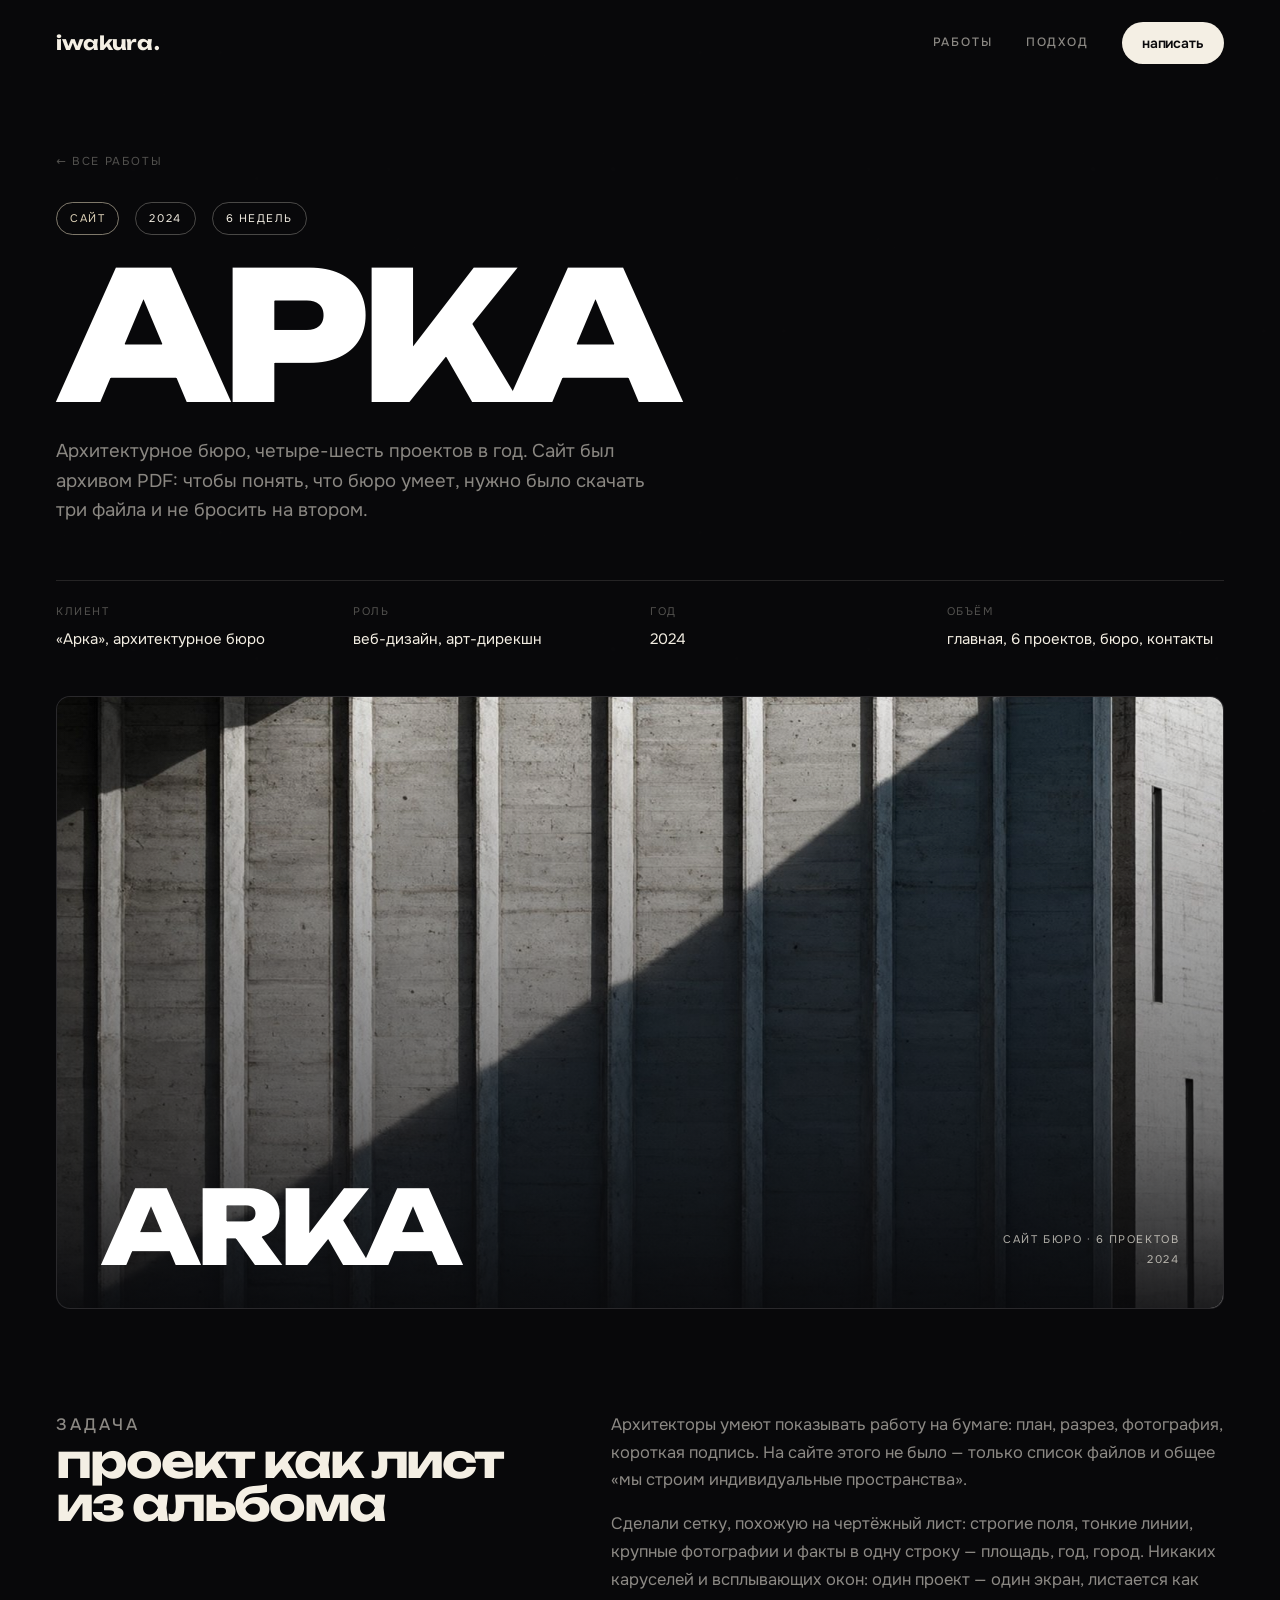
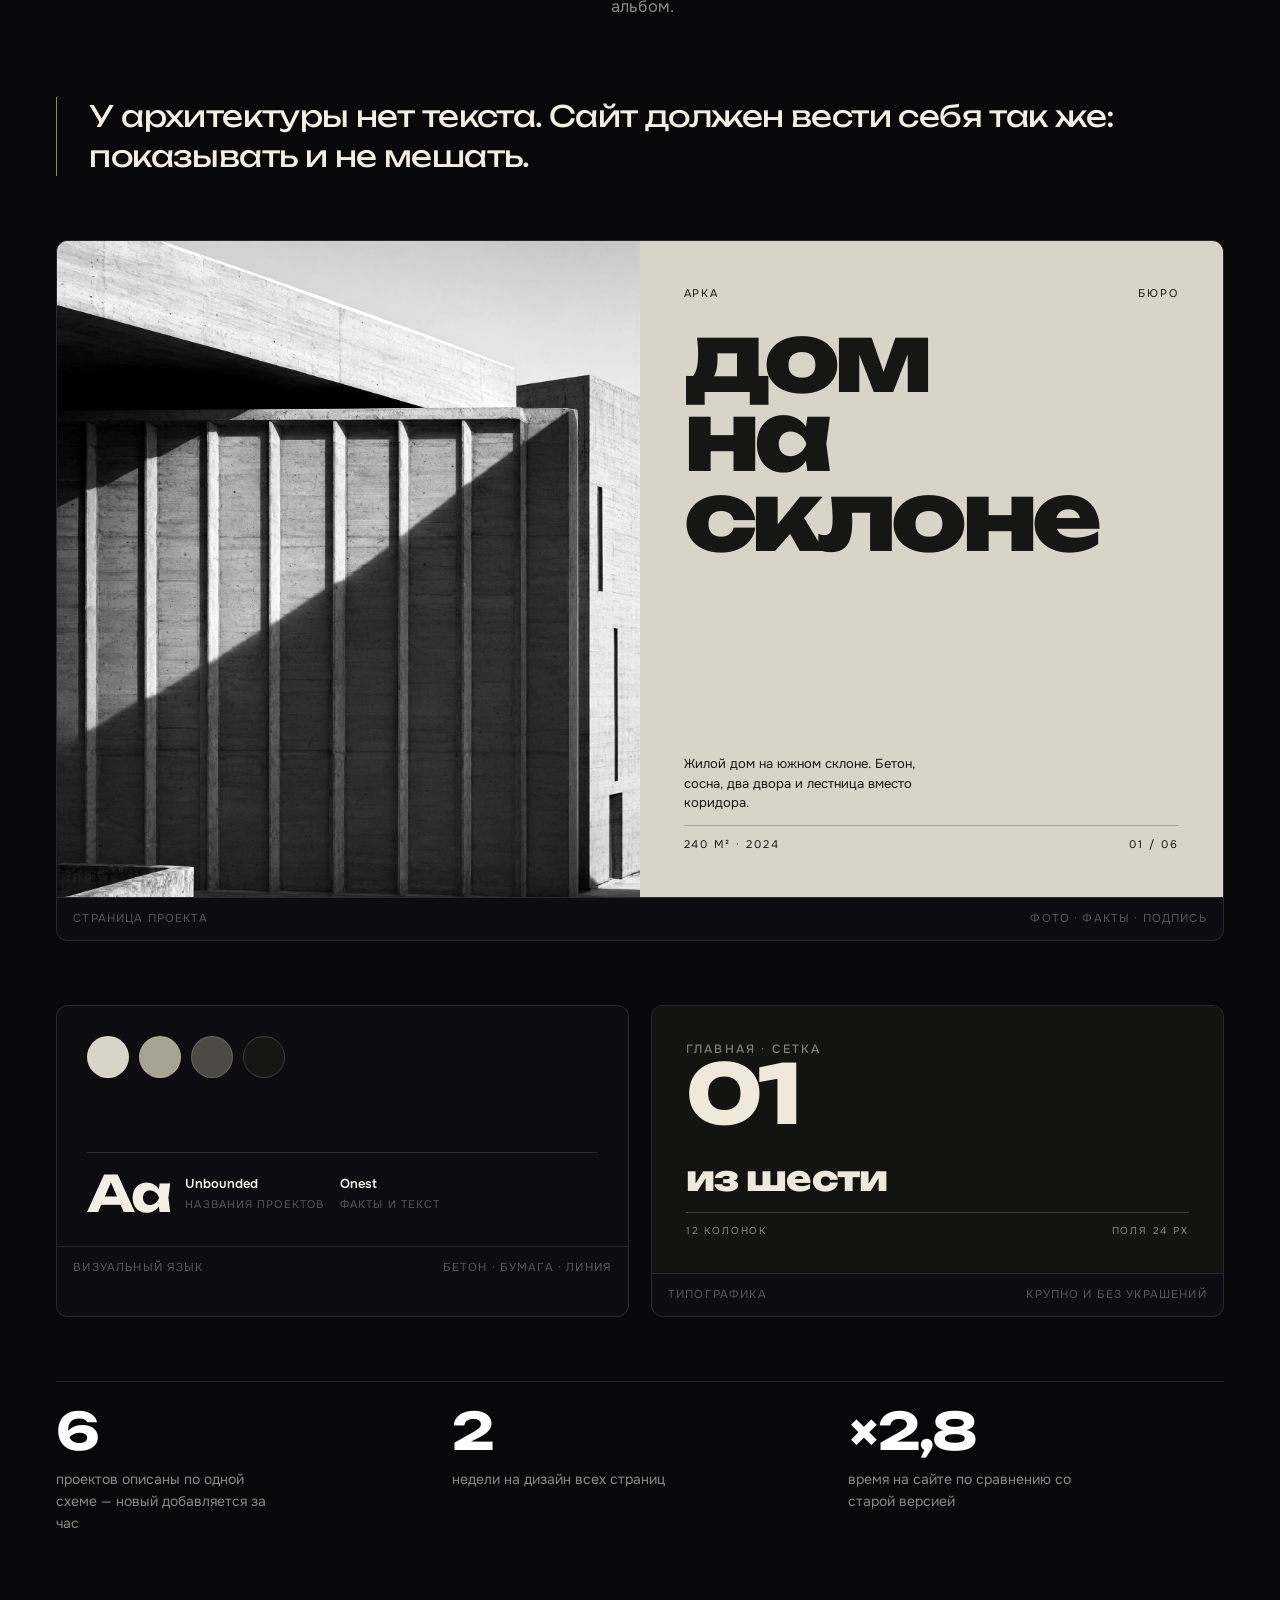
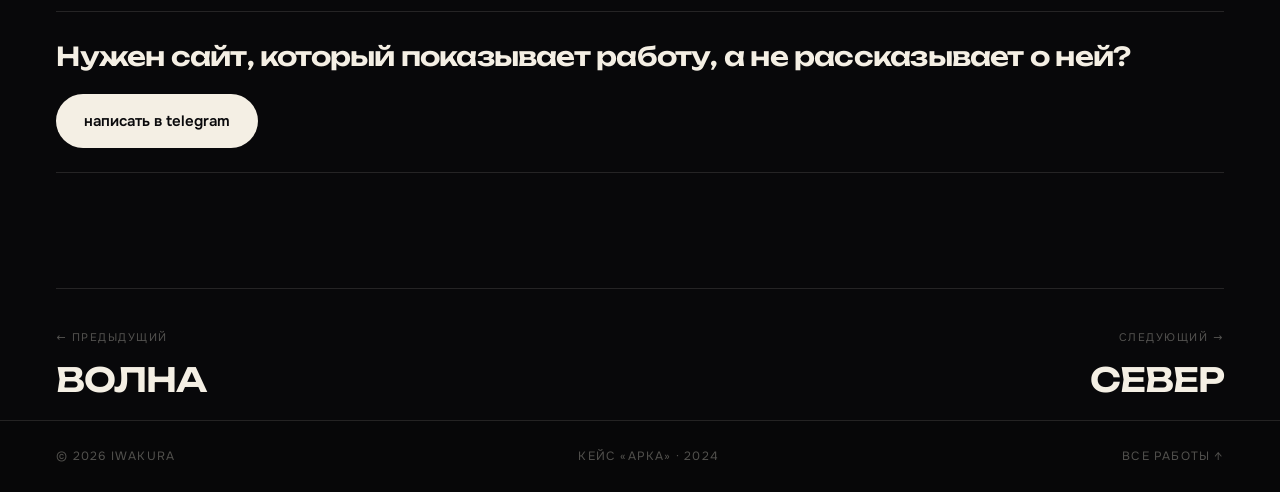
==== works/arka.html @ e6b2f230 "Add files via upload" ====
﻿<!DOCTYPE html>
<html lang="ru">
<head>
<meta charset="UTF-8">
<meta name="viewport" content="width=device-width, initial-scale=1">
<title>Арка — сайт архитектурного бюро · iwakura</title>
<meta name="description" content="Кейс: сайт-портфолио архитектурного бюро «Арка» — сетка как чертёж, крупные фотографии и шесть проектов без лишних слов.">
<meta name="theme-color" content="#08080a">
<meta http-equiv="Content-Security-Policy" content="default-src 'self'; img-src 'self' data:; style-src 'self' 'unsafe-inline'; script-src 'self' 'unsafe-inline'; font-src 'self'; connect-src 'none'; object-src 'none'; base-uri 'self'; form-action 'none'">
<meta name="referrer" content="strict-origin-when-cross-origin">
<meta name="color-scheme" content="dark">
<link rel="canonical" href="https://USERNAME.github.io/iwakura-portfolio/works/arka.html">
<meta property="og:url" content="https://USERNAME.github.io/iwakura-portfolio/works/arka.html">
<meta property="og:image" content="https://USERNAME.github.io/iwakura-portfolio/og.jpg">
<meta property="og:image:width" content="1200">
<meta property="og:image:height" content="630">
<meta name="twitter:card" content="summary_large_image">
<link rel="icon" href="data:image/svg+xml,%3Csvg xmlns='http://www.w3.org/2000/svg' viewBox='0 0 64 64'%3E%3Crect width='64' height='64' rx='14' fill='%2308080a'/%3E%3Ctext x='32' y='43' font-family='Arial,sans-serif' font-size='26' font-weight='700' fill='%23f4efe4' text-anchor='middle'%3Eiw%3C/text%3E%3C/svg%3E">
<link rel="stylesheet" href="../assets/css/fonts.css">
<link rel="stylesheet" href="../assets/css/style.css">
<script>document.documentElement.classList.add('js');</script>
</head>
<body class="case" style="--acc:#e2d7bd">
<a class="skip" href="#content">к содержимому</a>
<div class="grain" aria-hidden="true"></div>

<header class="site-head">
  <div class="head-inner">
    <a class="logo" href="../index.html">iwakura<span class="dot">.</span></a>
    <nav class="nav" aria-label="Навигация">
      <a href="../index.html#works">работы</a>
      <a href="../index.html#about">подход</a>
      <a class="pill" href="https://t.me/iwakura333" target="_blank" rel="noopener noreferrer">написать</a>
    </nav>
  </div>
  <div class="head-progress" aria-hidden="true"><i></i></div>
</header>

<main id="content" class="case-top">
  <div class="wrap case-head">
    <a class="back-link" href="../index.html#works">← все работы</a>
    <div class="case-tag">
      <span class="chip acc">сайт</span>
      <span class="chip">2024</span>
      <span class="chip">6 недель</span>
    </div>
    <h1 class="case-title">арка</h1>
    <p class="case-desc">Архитектурное бюро, четыре-шесть проектов в год. Сайт был архивом PDF: чтобы понять, что бюро умеет, нужно было скачать три файла и не бросить на втором.</p>
    <dl class="case-meta">
      <div><dt>клиент</dt><dd>«Арка», архитектурное бюро</dd></div>
      <div><dt>роль</dt><dd>веб-дизайн, арт-дирекшн</dd></div>
      <div><dt>год</dt><dd>2024</dd></div>
      <div><dt>объём</dt><dd>главная, 6 проектов, бюро, контакты</dd></div>
    </dl>
  </div>

  <div class="wrap">
    <figure class="case-cover reveal">
      <img src="../assets/img/arka.jpg" alt="Бетонная архитектура с сильными тенями" fetchpriority="high">
      <div class="cover-lock">
        <span class="word">arka</span>
        <span class="cap">сайт бюро · 6 проектов<br>2024</span>
      </div>
    </figure>
  </div>

  <div class="wrap case-body">
    <div class="prose">
      <div class="reveal">
        <p class="label">задача</p>
        <h2>проект как лист<br>из альбома</h2>
      </div>
      <div class="reveal">
        <p>Архитекторы умеют показывать работу на бумаге: план, разрез, фотография, короткая подпись. На сайте этого не было — только список файлов и общее «мы строим индивидуальные пространства».</p>
        <p>Сделали сетку, похожую на чертёжный лист: строгие поля, тонкие линии, крупные фотографии и факты в одну строку — площадь, год, город. Никаких каруселей и всплывающих окон: один проект — один экран, листается как альбом.</p>
      </div>
    </div>

    <blockquote class="quote reveal">У архитектуры нет текста. Сайт должен вести себя так же: показывать и не мешать.</blockquote>

    <div class="shots">
      <figure class="shot reveal">
        <div class="mock b-arka">
          <div class="ph"><img src="../assets/img/arka.jpg" alt="Фрагмент бетонного фасада"></div>
          <div class="txt">
            <div>
              <div class="sub" style="border:0; padding:0; margin-bottom:14px"><span>арка</span><span>бюро</span></div>
              <div class="huge">дом<br>на склоне</div>
            </div>
            <div>
              <p style="font-size:clamp(10px,1.2vw,13px); line-height:1.5; max-width:30ch">Жилой дом на южном склоне. Бетон, сосна, два двора и лестница вместо коридора.</p>
              <div class="sub" style="margin-top:12px"><span>240 м² · 2024</span><span>01 / 06</span></div>
            </div>
          </div>
        </div>
        <figcaption class="shot-cap"><span>страница проекта</span><span>фото · факты · подпись</span></figcaption>
      </figure>
    </div>

    <div class="shots two">
      <figure class="shot reveal">
        <div class="plate flush">
          <div class="row">
            <span class="sw" style="--c:#d9d4c8"></span>
            <span class="sw" style="--c:#a8a294"></span>
            <span class="sw" style="--c:#4b4a44"></span>
            <span class="sw" style="--c:#161614"></span>
          </div>
          <div class="spec">
            <span class="aa">Аа</span>
            <div><b>Unbounded</b><small>названия проектов</small></div>
            <div><b>Onest</b><small>факты и текст</small></div>
          </div>
        </div>
        <figcaption class="shot-cap"><span>визуальный язык</span><span>бетон · бумага · линия</span></figcaption>
      </figure>
      <figure class="shot reveal">
        <div class="poster">
          <span class="label" style="color:rgba(239,233,220,.5)">главная · сетка</span>
          <div class="big">01<br><span style="font-size:.42em; letter-spacing:-.02em">из шести</span></div>
          <div class="meta"><span>12 колонок</span><span>поля 24 px</span></div>
        </div>
        <figcaption class="shot-cap"><span>типографика</span><span>крупно и без украшений</span></figcaption>
      </figure>
    </div>

    <ul class="stats reveal">
      <li><div class="v">6</div><span class="k">проектов описаны по одной схеме — новый добавляется за час</span></li>
      <li><div class="v">2</div><span class="k">недели на дизайн всех страниц</span></li>
      <li><div class="v">×2,8</div><span class="k">время на сайте по сравнению со старой версией</span></li>
    </ul>

    <div class="case-cta reveal">
      <p>Нужен сайт, который показывает работу, а не рассказывает о ней?</p>
      <a class="btn btn-solid" href="https://t.me/iwakura333" target="_blank" rel="noopener noreferrer" data-magnetic>написать в telegram</a>
    </div>

    <nav class="case-nav" aria-label="Другие кейсы">
      <a href="volna.html"><span class="k">← предыдущий</span><span class="t">волна</span></a>
      <a class="next" href="sever.html"><span class="k">следующий →</span><span class="t">север</span></a>
    </nav>
  </div>
</main>

<footer>
  <div class="wrap foot">
    <span>© 2026 iwakura</span>
    <span>кейс «Арка» · 2024</span>
    <a href="../index.html#works">все работы ↑</a>
  </div>
</footer>

<script src="../assets/js/main.js"></script>
</body>
</html>
---- assets/css/fonts.css ----
﻿@font-face {
  font-family: 'Unbounded';
  font-style: normal;
  font-weight: 100 900;
  font-display: swap;
  src: url(../fonts/Yq6W-LOTXCb04q32xlpwv8ZfrxE.woff2) format('woff2');
  unicode-range: U+0301, U+0400-045F, U+0490-0491, U+04B0-04B1, U+2116;
}
@font-face {
  font-family: 'Unbounded';
  font-style: normal;
  font-weight: 100 900;
  font-display: swap;
  src: url(../fonts/Yq6W-LOTXCb04q32xlpwu8Zf.woff2) format('woff2');
  unicode-range: U+0000-00FF, U+0131, U+0152-0153, U+02BB-02BC, U+02C6, U+02DA, U+02DC, U+0304, U+0308, U+0329, U+2000-206F, U+20AC, U+2122, U+2191, U+2193, U+2212, U+2215, U+FEFF, U+FFFD;
}
@font-face {
  font-family: 'Onest';
  font-style: normal;
  font-weight: 100 900;
  font-display: swap;
  src: url(../fonts/gNMKW3F-SZuj7xmb-HY6EQ.woff2) format('woff2');
  unicode-range: U+0301, U+0400-045F, U+0490-0491, U+04B0-04B1, U+2116;
}
@font-face {
  font-family: 'Onest';
  font-style: normal;
  font-weight: 100 900;
  font-display: swap;
  src: url(../fonts/gNMKW3F-SZuj7xmf-HY.woff2) format('woff2');
  unicode-range: U+0000-00FF, U+0131, U+0152-0153, U+02BB-02BC, U+02C6, U+02DA, U+02DC, U+0304, U+0308, U+0329, U+2000-206F, U+20AC, U+2122, U+2191, U+2193, U+2212, U+2215, U+FEFF, U+FFFD;
}
---- assets/css/style.css ----
﻿@view-transition { navigation: auto; }

:root {
  --bg: #08080a;
  --bg-2: #0d0d11;
  --cream: #f4efe4;
  --muted: rgba(244, 239, 228, .56);
  --faint: rgba(244, 239, 228, .32);
  --line: rgba(244, 239, 228, .12);
  --line-2: rgba(244, 239, 228, .28);
  --acc: #f4efe4;
  --display: "Unbounded", system-ui, sans-serif;
  --text: "Onest", system-ui, sans-serif;
  --gutter: clamp(18px, 4.4vw, 60px);
  --maxw: 1400px;
  --ease: cubic-bezier(.2, .7, .2, 1);
  --ease-out: cubic-bezier(.16, .84, .3, 1);
}

*, *::before, *::after { box-sizing: border-box; }
html { scroll-behavior: smooth; scroll-padding-top: 90px; -webkit-text-size-adjust: 100%; }
body {
  margin: 0;
  background: var(--bg);
  color: var(--cream);
  font-family: var(--text);
  font-size: 17px;
  line-height: 1.6;
  -webkit-font-smoothing: antialiased;
  overflow-x: hidden;
}
img { display: block; max-width: 100%; }
a { color: inherit; text-decoration: none; }
button { font: inherit; color: inherit; background: none; border: 0; cursor: pointer; }
h1, h2, h3, p, ul, ol, figure, dl, dd { margin: 0; }
.ltr + .ltr { margin-left: -.055em; }
ul, ol { list-style: none; padding: 0; }
::selection { background: var(--cream); color: var(--bg); }
:focus-visible { outline: 2px solid var(--cream); outline-offset: 4px; border-radius: 4px; }

.skip {
  position: fixed; left: 16px; top: 16px; z-index: 100;
  padding: 12px 18px; border-radius: 99px; background: var(--cream); color: var(--bg);
  font-size: 14px; transform: translateY(-160%); transition: transform .3s var(--ease);
}
.skip:focus { transform: none; }

.wrap { width: 100%; max-width: var(--maxw); margin: 0 auto; padding: 0 var(--gutter); }
.label {
  font-family: var(--text); font-size: 12px; font-weight: 500;
  letter-spacing: .18em; text-transform: uppercase; color: var(--muted);
}
.num { font-family: var(--text); font-size: 12px; letter-spacing: .12em; color: var(--faint); }

.grain {
  position: fixed; inset: 0; z-index: 3; pointer-events: none;
  background-image: url(../img/tex-grain.jpg); background-size: 480px;
  opacity: .05; mix-blend-mode: overlay;
}

/* ---------- header ---------- */
.site-head {
  position: fixed; inset: 0 0 auto; z-index: 40;
  padding: 22px 0; transition: padding .4s var(--ease), background .4s ease, border-color .4s ease;
  border-bottom: 1px solid transparent;
}
.site-head.solid {
  padding: 13px 0;
  background: rgba(8, 8, 10, .74);
  backdrop-filter: blur(18px) saturate(140%);
  -webkit-backdrop-filter: blur(18px) saturate(140%);
  border-bottom-color: var(--line);
}
.head-inner {
  display: flex; align-items: center; justify-content: space-between; gap: 24px;
  width: 100%; max-width: var(--maxw); margin: 0 auto; padding: 0 var(--gutter);
}
.logo {
  font-family: var(--display); font-size: 19px; font-weight: 700; letter-spacing: -.03em;
  display: inline-flex; align-items: center; gap: 2px; line-height: 1;
}
.logo .dot { color: var(--cream); transition: transform .45s var(--ease); }
.logo:hover .dot { transform: translateY(-4px); }
.nav { display: flex; align-items: center; gap: clamp(18px, 2.6vw, 38px); }
.nav a:not(.pill) {
  position: relative; font-size: 12px; font-weight: 500; letter-spacing: .15em; text-transform: uppercase;
  color: var(--muted); padding: 6px 0; transition: color .3s var(--ease);
}
.nav a:not(.pill)::after {
  content: ""; position: absolute; left: 0; bottom: 0; width: 100%; height: 1px;
  background: currentColor; transform: scaleX(0); transform-origin: right;
  transition: transform .45s var(--ease);
}
.nav a:not(.pill):hover { color: var(--cream); }
.nav a:not(.pill):hover::after { transform: scaleX(1); transform-origin: left; }
.pill {
  display: inline-flex; align-items: center; gap: 8px; height: 42px; padding: 0 20px;
  border-radius: 99px; background: var(--cream); color: #0a0a0c;
  font-size: 14px; font-weight: 600; letter-spacing: -.01em; white-space: nowrap;
  transition: transform .4s var(--ease), background .3s ease, box-shadow .4s ease;
}
.pill:hover { background: #fff; transform: translateY(-2px); box-shadow: 0 10px 30px -8px rgba(255, 255, 255, .3); }
.head-progress { position: absolute; left: 0; right: 0; bottom: -1px; height: 1px; overflow: hidden; }
.head-progress i { display: block; height: 100%; width: 0; background: var(--cream); opacity: .6; }

/* ---------- hero ---------- */
.hero {
  position: relative; min-height: 100svh; display: flex; flex-direction: column;
  align-items: center; justify-content: center; text-align: center;
  padding: 120px var(--gutter) 40px; overflow: hidden; isolation: isolate;
}
.hero-glow {
  position: absolute; z-index: -1; left: 50%; top: 46%; width: min(1200px, 130vw); height: min(620px, 70vh);
  transform: translate(-50%, -50%); pointer-events: none;
  background: radial-gradient(closest-side, rgba(126, 118, 255, .16), rgba(255, 122, 89, .06) 55%, transparent);
  filter: blur(20px);
}
.hero::after {
  content: ""; position: absolute; z-index: -1; inset: 0;
  background:
    radial-gradient(80% 50% at 50% 0%, rgba(244, 239, 228, .05), transparent 70%),
    linear-gradient(180deg, transparent 70%, var(--bg) 100%);
}
.hero-kicker {
  display: inline-flex; align-items: center; gap: 10px;
  font-size: 12px; letter-spacing: .18em; text-transform: uppercase; color: var(--muted);
  padding: 8px 16px 8px 13px; border: 1px solid var(--line); border-radius: 99px;
  background: rgba(244, 239, 228, .03);
}
.live { width: 6px; height: 6px; border-radius: 50%; background: #9ae66e; box-shadow: 0 0 0 0 rgba(154, 230, 110, .6); animation: live 2.4s infinite; }
@keyframes live { 70% { box-shadow: 0 0 0 9px rgba(154, 230, 110, 0); } 100% { box-shadow: 0 0 0 0 rgba(154, 230, 110, 0); } }

.hero-title {
  margin: clamp(18px, 3vw, 34px) 0 clamp(22px, 2.6vw, 34px);
  font-family: var(--display); font-weight: 800; line-height: 1;
  font-size: clamp(52px, 16.6vw, 250px); letter-spacing: -.055em;
  color: #fff; white-space: nowrap; display: flex; justify-content: center;
  transform-style: preserve-3d; perspective: 900px;
  text-shadow:
    0 1px 0 #d8d2c6, 0 2px 0 #cbc5b9, 0 3px 0 #beb8ac, 0 4px 0 #b1ab9f,
    0 5px 0 #a49e92, 0 6px 0 #979185, 0 7px 0 #8a8478,
    0 14px 30px rgba(0, 0, 0, .55), 0 0 90px rgba(244, 239, 228, .12);
}
.hero-title .word { display: flex; }
.ltr { display: inline-block; will-change: transform; }
.js .ltr { transform: translateY(.06em); opacity: 0; }
.ready .ltr {
  transform: none; opacity: 1;
  transition: transform .9s var(--ease-out), opacity .65s ease;
  transition-delay: calc(var(--i) * 38ms);
}
.hero-sub {
  max-width: 560px; color: var(--muted); font-size: clamp(16px, 1.4vw, 19px); line-height: 1.5;
  text-wrap: balance;
}
.hero-cta { display: flex; flex-wrap: wrap; justify-content: center; gap: 12px; margin-top: clamp(26px, 3.4vw, 40px); }
.btn {
  display: inline-flex; align-items: center; justify-content: center; gap: 10px;
  height: 54px; padding: 0 28px; border-radius: 99px; font-size: 15px; font-weight: 500;
  transition: transform .45s var(--ease), background .3s ease, color .3s ease, border-color .3s ease;
  will-change: transform;
}
.btn-solid { background: var(--cream); color: #0a0a0c; font-weight: 600; }
.btn-solid:hover { background: #fff; }
.btn-ghost { border: 1px solid var(--line-2); color: var(--cream); }
.btn-ghost:hover { border-color: var(--cream); background: rgba(244, 239, 228, .06); }
.btn .arr { transition: transform .45s var(--ease); }
.btn:hover .arr { transform: translate(2px, -2px); }

.hero-foot {
  position: absolute; left: 0; right: 0; bottom: 0;
  display: flex; align-items: center; justify-content: space-between; gap: 20px;
  padding: 0 var(--gutter) 26px;
  font-size: 11px; letter-spacing: .16em; text-transform: uppercase; color: var(--faint);
}
.scroll-hint { display: inline-flex; align-items: center; gap: 10px; }
.scroll-hint i {
  width: 44px; height: 1px; background: var(--line-2); position: relative; overflow: hidden;
}
.scroll-hint i::after {
  content: ""; position: absolute; inset: 0; background: var(--cream);
  transform: translateX(-100%); animation: sweep 2.6s var(--ease) infinite;
}
@keyframes sweep { 50%, 100% { transform: translateX(100%); } }

/* ---------- marquee ---------- */
.strip { border-top: 1px solid var(--line); border-bottom: 1px solid var(--line); padding: 18px 0; overflow: hidden; background: var(--bg-2); }
.strip-track { display: flex; width: max-content; animation: slide 34s linear infinite; }
.strip:hover .strip-track { animation-play-state: paused; }
.strip-track span {
  font-family: var(--display); font-size: 13px; font-weight: 500; letter-spacing: .12em; text-transform: uppercase;
  color: var(--muted); padding: 0 26px; display: inline-flex; align-items: center; gap: 26px; white-space: nowrap;
}
.strip-track span::after { content: "✳"; font-size: 11px; color: var(--faint); }
@keyframes slide { to { transform: translateX(-50%); } }

/* ---------- sections ---------- */
.section { padding: clamp(76px, 11vw, 150px) 0; }
.sec-head { display: grid; grid-template-columns: 1fr minmax(0, 420px); gap: 24px 60px; align-items: end; margin-bottom: clamp(36px, 5vw, 68px); }
.sec-head .label { grid-column: 1 / -1; margin-bottom: 4px; }
h2 {
  font-family: var(--display); font-weight: 700; letter-spacing: -.045em; line-height: .95;
  font-size: clamp(40px, 6.4vw, 92px); text-transform: lowercase;
}
h2 em { font-style: normal; color: var(--muted); }
.sec-note { color: var(--muted); font-size: 15px; line-height: 1.6; max-width: 420px; justify-self: end; }

/* ---------- works ---------- */
.works { display: grid; grid-template-columns: 1fr 1fr; gap: clamp(22px, 3.4vw, 52px) clamp(16px, 2.4vw, 34px); }
.card { display: block; position: relative; }
.card:nth-child(even) { margin-top: clamp(30px, 7vw, 110px); }
.card-media {
  position: relative; overflow: hidden; border-radius: 12px; background: #111;
  aspect-ratio: 4 / 3; border: 1px solid var(--line);
  transition: border-color .5s ease, box-shadow .6s ease;
}
.card:nth-child(1) .card-media { aspect-ratio: 4 / 3; }
.card:nth-child(2) .card-media { aspect-ratio: 4 / 3.4; }
.card:nth-child(3) .card-media { aspect-ratio: 4 / 3.4; }
.card:nth-child(4) .card-media { aspect-ratio: 4 / 3; }
.card:nth-child(5) .card-media { aspect-ratio: 16 / 10; }
.card-media img {
  width: 100%; height: 100%; object-fit: cover;
  transform: scale(1.02); filter: saturate(.85) contrast(1.02);
  transition: transform 1.3s var(--ease-out), filter .7s ease;
}
.card-media::after {
  content: ""; position: absolute; inset: 0; pointer-events: none;
  background:
    linear-gradient(180deg, rgba(8, 8, 10, .1) 0%, rgba(8, 8, 10, .05) 45%, rgba(8, 8, 10, .82) 100%),
    radial-gradient(80% 60% at 50% 40%, transparent, rgba(8, 8, 10, .35));
  transition: opacity .6s ease;
}
.card:hover .card-media img, .card:focus-visible .card-media img { transform: scale(1.07); filter: saturate(1) contrast(1.05); }
.card:hover .card-media { border-color: var(--line-2); box-shadow: 0 40px 90px -50px #000; }
.card-tag {
  position: absolute; z-index: 2; left: 16px; top: 16px;
  font-size: 11px; letter-spacing: .14em; text-transform: uppercase;
  padding: 6px 12px; border-radius: 99px; border: 1px solid rgba(244, 239, 228, .22);
  background: rgba(8, 8, 10, .45); backdrop-filter: blur(6px); color: var(--cream);
}
.card-word {
  position: absolute; z-index: 2; left: 18px; right: 18px; bottom: 14px;
  font-family: var(--display); font-weight: 700; letter-spacing: -.055em; line-height: .9;
  font-size: clamp(42px, 6.4vw, 92px); color: #fff;
  display: flex; align-items: baseline; justify-content: space-between; gap: 12px;
  transition: transform .6s var(--ease);
}
.card-word .idx { font-family: var(--text); font-size: 12px; letter-spacing: .14em; font-weight: 500; opacity: .7; }
.card:hover .card-word { transform: translateY(-4px); }
.card-go {
  position: absolute; z-index: 3; right: 16px; top: 16px;
  display: inline-flex; align-items: center; gap: 6px;
  height: 32px; padding: 0 14px; border-radius: 99px;
  background: var(--cream); color: #0a0a0c; font-size: 12px; font-weight: 600;
  opacity: 0; transform: translateY(-6px); transition: opacity .35s ease, transform .45s var(--ease);
}
.card:hover .card-go { opacity: 1; transform: none; }
.card-meta { display: flex; align-items: baseline; gap: 12px; padding: 16px 2px 0; }
.card-meta h3 { font-family: var(--display); font-size: clamp(18px, 1.7vw, 22px); font-weight: 600; letter-spacing: -.02em; }
.card-meta p { color: var(--muted); font-size: 14px; flex: 1; }
.card-meta .year { color: var(--faint); font-size: 12px; letter-spacing: .1em; }

/* ---------- about ---------- */
.about { border-top: 1px solid var(--line); }
.about-grid { display: grid; grid-template-columns: 1fr 1.05fr; gap: clamp(28px, 6vw, 90px); }
.about-body .lead {
  font-size: clamp(20px, 2.2vw, 29px); line-height: 1.38; letter-spacing: -.02em;
  max-width: 640px; color: var(--cream); text-wrap: pretty;
}
.about-body .lead span { color: var(--muted); }
.principles { display: grid; gap: 0; margin-top: clamp(30px, 4vw, 52px); border-top: 1px solid var(--line); }
.principles li { display: grid; grid-template-columns: 44px 1fr; gap: 18px; padding: 22px 0; border-bottom: 1px solid var(--line); }
.principles h3 { font-size: 17px; font-weight: 600; margin-bottom: 4px; }
.principles p { color: var(--muted); font-size: 15px; }
.principles .num { padding-top: 4px; }
.tags { display: flex; flex-wrap: wrap; gap: 8px; margin-top: 26px; }
.tags li { font-size: 13px; padding: 7px 14px; border: 1px solid var(--line); border-radius: 99px; color: var(--muted); }

/* ---------- process ---------- */
.process { border-top: 1px solid var(--line); }
.steps { display: grid; grid-template-columns: repeat(4, 1fr); gap: 20px; }
.step { padding-top: 20px; border-top: 1px solid var(--line-2); transition: border-color .4s ease; }
.step:hover { border-color: var(--cream); }
.step .n { font-family: var(--display); font-weight: 700; font-size: clamp(30px, 3.6vw, 48px); letter-spacing: -.04em; line-height: 1; display: block; margin-bottom: 26px; transition: transform .5s var(--ease); transform-origin: left bottom; }
.step:hover .n { transform: scale(1.08); }
.step h3 { font-size: 17px; font-weight: 600; margin-bottom: 6px; }
.step p { color: var(--muted); font-size: 14.5px; }

/* ---------- contact ---------- */
.contact { text-align: center; padding: clamp(90px, 13vw, 180px) 0 clamp(60px, 8vw, 100px); border-top: 1px solid var(--line); }
.contact h2 { font-size: clamp(44px, 9.4vw, 150px); margin: 14px 0 20px; }
.contact .lead { color: var(--muted); max-width: 520px; margin: 0 auto 34px; font-size: 16px; }
.tg {
  display: inline-flex; align-items: center; gap: 12px; height: 60px; padding: 0 30px;
  border-radius: 99px; background: var(--cream); color: #0a0a0c; font-weight: 600; font-size: 17px;
  transition: transform .45s var(--ease), background .3s ease, box-shadow .5s ease;
}
.tg:hover { transform: scale(1.04); background: #fff; box-shadow: 0 20px 60px -24px rgba(255, 255, 255, .4); }
.tg svg { width: 20px; height: 20px; }
.copy {
  display: inline-flex; align-items: center; gap: 8px; margin-left: 10px; height: 60px; padding: 0 22px;
  border: 1px solid var(--line-2); border-radius: 99px; font-size: 14px; color: var(--muted);
  transition: color .3s, border-color .3s, transform .4s var(--ease);
}
.copy:hover { color: var(--cream); border-color: var(--cream); }
.copy.done { color: #9ae66e; border-color: rgba(154, 230, 110, .5); }
.contact-foot { margin-top: clamp(50px, 7vw, 84px); display: flex; flex-wrap: wrap; justify-content: center; gap: 10px 30px; color: var(--faint); font-size: 12px; letter-spacing: .12em; text-transform: uppercase; }

footer { border-top: 1px solid var(--line); background: #070708; }
.foot { display: flex; align-items: center; justify-content: space-between; gap: 16px; padding-block: 26px; font-size: 12px; color: var(--faint); letter-spacing: .1em; text-transform: uppercase; }
.foot a:hover { color: var(--cream); }

/* ---------- case page ---------- */
.case { --acc: #f4efe4; }
.case-top { padding-top: 108px; }
.case-head { padding-top: clamp(20px, 3vw, 40px); }
.case-tag { display: flex; flex-wrap: wrap; align-items: center; gap: 10px 16px; margin-bottom: 22px; }
.chip {
  display: inline-flex; align-items: center; gap: 7px; font-size: 11px; letter-spacing: .14em; text-transform: uppercase;
  padding: 7px 13px; border: 1px solid var(--line-2); border-radius: 99px; color: var(--cream);
}
.chip.acc { border-color: color-mix(in srgb, var(--acc) 55%, transparent); color: var(--acc); }
.case-title {
  font-family: var(--display); font-weight: 800; letter-spacing: -.055em; line-height: .88;
  font-size: clamp(58px, 14vw, 210px); text-transform: uppercase; color: #fff;
  text-wrap: balance;
}
.case-desc { max-width: 620px; margin-top: 22px; color: var(--muted); font-size: clamp(16px, 1.45vw, 19px); }
.case-meta {
  display: grid; grid-template-columns: repeat(4, 1fr); gap: 20px;
  margin: clamp(32px, 4.4vw, 54px) 0 0; padding-top: 22px; border-top: 1px solid var(--line);
}
.case-meta dt { font-size: 11px; letter-spacing: .14em; text-transform: uppercase; color: var(--faint); margin-bottom: 8px; }
.case-meta dd { font-size: 15px; color: var(--cream); line-height: 1.4; }

.case-cover { position: relative; margin-top: clamp(28px, 4vw, 46px); border-radius: 14px; overflow: hidden; border: 1px solid var(--line); background: #0e0e12; aspect-ratio: 16 / 8.4; }
.case-cover img { width: 100%; height: 100%; object-fit: cover; transform: scale(1.03); }
.case-cover::after {
  content: ""; position: absolute; inset: 0;
  background: linear-gradient(180deg, rgba(8, 8, 10, .05), rgba(8, 8, 10, .55) 70%, rgba(8, 8, 10, .9));
}
.cover-lock { position: absolute; z-index: 2; left: clamp(18px, 3.4vw, 44px); bottom: clamp(16px, 3vw, 38px); right: clamp(18px, 3.4vw, 44px); display: flex; align-items: flex-end; justify-content: space-between; gap: 18px; }
.cover-lock .word { font-family: var(--display); font-weight: 800; letter-spacing: -.05em; line-height: .85; font-size: clamp(40px, 8vw, 128px); text-transform: uppercase; color: #fff; }
.cover-lock .cap { font-size: 11px; letter-spacing: .14em; text-transform: uppercase; color: rgba(244, 239, 228, .7); text-align: right; line-height: 1.8; }

.case-body { padding-top: clamp(56px, 8vw, 110px); }
.prose { display: grid; grid-template-columns: 1fr 1.25fr; gap: clamp(26px, 5vw, 80px); }
.prose h2 { font-size: clamp(30px, 3.6vw, 52px); margin-bottom: 22px; }
.prose p { color: var(--muted); font-size: 16.5px; line-height: 1.68; }
.prose p + p { margin-top: 16px; }
.prose .side { display: grid; align-content: start; gap: 22px; }
.prose .side .label { margin-bottom: -12px; }
.prose ul.dash { display: grid; gap: 10px; }
.prose ul.dash li { position: relative; padding-left: 20px; color: var(--muted); font-size: 15.5px; }
.prose ul.dash li::before { content: ""; position: absolute; left: 0; top: .72em; width: 8px; height: 1px; background: var(--acc); }
.quote {
  margin: clamp(40px, 6vw, 76px) 0 0; padding-left: clamp(18px, 3vw, 32px);
  border-left: 1px solid color-mix(in srgb, var(--acc) 60%, transparent);
  font-family: var(--display); font-size: clamp(19px, 2.3vw, 30px); line-height: 1.35; letter-spacing: -.02em;
}

.shots { display: grid; gap: clamp(14px, 2vw, 22px); margin-top: clamp(36px, 5vw, 64px); }
.shots.two { grid-template-columns: 1fr 1fr; }
.shots.three { grid-template-columns: 1.2fr 1fr; grid-template-rows: auto auto; }
.shots .shot { border: 1px solid var(--line); border-radius: 12px; overflow: hidden; background: var(--bg-2); }
.shots img { width: 100%; height: 100%; object-fit: cover; }
.shot-cap { display: flex; justify-content: space-between; gap: 12px; padding: 12px 16px; font-size: 11.5px; letter-spacing: .1em; text-transform: uppercase; color: var(--faint); border-top: 1px solid var(--line); }

/* mock surfaces */
.mock { border: 1px solid var(--line); border-radius: 14px; overflow: hidden; background: #0b0b0f; box-shadow: 0 60px 120px -70px #000; }
.mock-bar { display: flex; align-items: center; gap: 6px; height: 42px; padding: 0 16px; border-bottom: 1px solid var(--line); background: rgba(244, 239, 228, .025); }
.mock-bar i { width: 8px; height: 8px; border-radius: 50%; background: rgba(244, 239, 228, .18); }
.mock-url { margin-left: 12px; font-size: 11px; color: var(--faint); letter-spacing: .04em; }
.mock-body { position: relative; }
.shot .mock { border: 0; border-radius: 0; box-shadow: none; }

.caption-row { display: flex; justify-content: space-between; align-items: baseline; gap: 16px; margin-top: 12px; color: var(--faint); font-size: 11.5px; letter-spacing: .1em; text-transform: uppercase; }

.stats { display: grid; grid-template-columns: repeat(3, 1fr); gap: 20px; margin-top: clamp(40px, 5vw, 64px); padding-top: 24px; border-top: 1px solid var(--line); }
.stats li .v { font-family: var(--display); font-weight: 700; font-size: clamp(30px, 4vw, 54px); letter-spacing: -.04em; line-height: 1; color: #fff; }
.stats li .k { display: block; margin-top: 10px; color: var(--muted); font-size: 14px; max-width: 230px; }

.case-nav { display: grid; grid-template-columns: 1fr 1fr; gap: 16px; margin: clamp(64px, 9vw, 120px) 0 0; border-top: 1px solid var(--line); padding-top: 26px; }
.case-nav a { display: grid; gap: 6px; padding: 14px 0; transition: opacity .3s; }
.case-nav a:hover { opacity: .7; }
.case-nav .next { text-align: right; }
.case-nav .k { font-size: 11px; letter-spacing: .14em; text-transform: uppercase; color: var(--faint); }
.case-nav .t { font-family: var(--display); font-size: clamp(20px, 2.6vw, 34px); font-weight: 600; letter-spacing: -.03em; text-transform: uppercase; }

/* ---------- per-case visuals ---------- */
.b-sever .mock-body { display: grid; grid-template-columns: 1fr 300px; min-height: 380px; background: #0a0c12; }
.map { position: relative; overflow: hidden; background:
  radial-gradient(70% 60% at 60% 45%, rgba(255, 106, 61, .12), transparent 70%),
  linear-gradient(160deg, #0a0d14, #070a10); }
.map::before, .map::after { content: ""; position: absolute; inset: 0; }
.map::before {
  background-image: linear-gradient(rgba(244,239,228,.055) 1px, transparent 1px), linear-gradient(90deg, rgba(244,239,228,.055) 1px, transparent 1px);
  background-size: 46px 46px;
}
.map svg { position: absolute; inset: 0; width: 100%; height: 100%; }
.map .pin { position: absolute; width: 9px; height: 9px; border-radius: 50%; background: #fff; box-shadow: 0 0 0 4px rgba(255, 255, 255, .12); }
.map .pin.s { background: #ff6a3d; box-shadow: 0 0 0 5px rgba(255, 106, 61, .18); }
.map .pin small { position: absolute; left: 16px; top: -7px; font-size: 10px; letter-spacing: .12em; text-transform: uppercase; color: rgba(244,239,228,.75); white-space: nowrap; }
.calc { padding: 26px 24px; border-left: 1px solid var(--line); display: grid; align-content: start; gap: 16px; }
.calc .k { font-size: 10px; letter-spacing: .16em; text-transform: uppercase; color: var(--faint); }
.calc .row { display: flex; justify-content: space-between; gap: 10px; font-size: 12.5px; padding-bottom: 12px; border-bottom: 1px solid var(--line); color: var(--muted); }
.calc .row b { color: var(--cream); font-weight: 500; }
.calc .sum { font-family: var(--display); font-size: 26px; font-weight: 700; letter-spacing: -.03em; }
.calc .cta { margin-top: 4px; text-align: center; font-size: 12px; font-weight: 600; color: #0a0a0c; background: #ff6a3d; border-radius: 99px; padding: 11px 0; }

.b-zerno { background: #efe7d6; padding: clamp(20px, 5vw, 52px); display: grid; place-items: center; }
.bags { display: flex; align-items: flex-end; gap: clamp(10px, 2.5vw, 26px); }
.bag {
  width: clamp(86px, 15vw, 190px); aspect-ratio: 1 / 1.42; border-radius: 4px 4px 2px 2px;
  position: relative; display: flex; flex-direction: column; justify-content: space-between;
  padding: 14px 12px; box-shadow: 0 26px 50px -28px rgba(40, 30, 15, .7);
  transform-origin: bottom center;
}
.bag.a { background: #23211c; color: #eee5d2; transform: rotate(-3deg); }
.bag.b { background: #d8c29c; color: #23211c; }
.bag.c { background: #b8563a; color: #f6ecdc; transform: rotate(2.5deg); }
.bag .top { font-size: 9px; letter-spacing: .2em; text-transform: uppercase; opacity: .7; }
.bag .logo { font-family: var(--display); font-weight: 700; font-size: clamp(18px, 2.6vw, 34px); letter-spacing: -.04em; line-height: .9; text-transform: uppercase; }
.bag .bot { font-size: 8.5px; letter-spacing: .16em; text-transform: uppercase; opacity: .7; display: flex; justify-content: space-between; }
.stamp { position: absolute; right: 6%; top: 8%; width: clamp(74px, 10vw, 112px); aspect-ratio: 1; animation: spin 26s linear infinite; opacity: .9; }
@keyframes spin { to { transform: rotate(360deg); } }
.stamp text { font-family: var(--text); font-size: 9.4px; letter-spacing: .22em; fill: #23211c; }

.b-os .mock-body { display: grid; grid-template-columns: 190px 1fr; min-height: 420px; background: #0a0a0f; }
.side-nav { padding: 18px 14px; border-right: 1px solid var(--line); display: grid; align-content: start; gap: 6px; }
.side-nav .brand { display: flex; align-items: center; gap: 8px; font-family: var(--display); font-size: 13px; font-weight: 700; letter-spacing: -.02em; padding: 4px 8px 18px; }
.side-nav .brand i { width: 14px; height: 14px; border-radius: 50%; background: linear-gradient(140deg, #b9aeff, #6b5bff); }
.side-nav a { font-size: 11.5px; padding: 8px 10px; border-radius: 7px; color: var(--muted); display: flex; align-items: center; gap: 8px; }
.side-nav a.on { background: rgba(168, 155, 255, .12); color: #d9d2ff; }
.side-nav a i { width: 5px; height: 5px; border-radius: 50%; background: currentColor; opacity: .55; }
.dash { padding: 18px; display: grid; gap: 14px; align-content: start; }
.dash-top { display: flex; justify-content: space-between; align-items: center; gap: 10px; }
.dash-top h4 { margin: 0; font-size: 13px; font-weight: 600; }
.dash-top span { font-size: 10px; color: var(--faint); letter-spacing: .08em; }
.kpis { display: grid; grid-template-columns: repeat(3, 1fr); gap: 10px; }
.kpi { border: 1px solid var(--line); border-radius: 9px; padding: 12px; background: rgba(244,239,228,.02); }
.kpi .kl { font-size: 9px; letter-spacing: .12em; text-transform: uppercase; color: var(--faint); }
.kpi .kv { font-family: var(--display); font-size: 20px; font-weight: 600; letter-spacing: -.03em; margin-top: 6px; }
.kpi .kd { font-size: 9.5px; color: #a89bff; margin-top: 3px; }
.chart { border: 1px solid var(--line); border-radius: 9px; padding: 14px; }
.chart .bars { display: flex; align-items: flex-end; gap: 7px; height: 132px; margin-top: 12px; }
.chart .bars i { flex: 1; border-radius: 3px 3px 0 0; background: linear-gradient(180deg, #a89bff, rgba(168, 155, 255, .18)); opacity: .85; }
.chart .bars i:nth-child(7n) { background: linear-gradient(180deg, #fff, rgba(255,255,255,.2)); }
.rows { display: grid; gap: 7px; }
.rows div { display: grid; grid-template-columns: 1.4fr 1fr .7fr; gap: 8px; font-size: 10.5px; color: var(--muted); padding: 7px 9px; border: 1px solid var(--line); border-radius: 6px; }
.rows div b { color: var(--cream); font-weight: 500; }

.b-volna { background: radial-gradient(90% 70% at 50% 0%, #0d2338, #050a12 70%); padding: clamp(26px, 5vw, 56px); display: flex; justify-content: center; align-items: center; gap: clamp(12px, 3vw, 34px); }
.phone {
  width: clamp(150px, 22vw, 246px); aspect-ratio: 9 / 18.6; border-radius: 26px;
  border: 1px solid rgba(244, 239, 228, .18); background: #070d16; padding: 9px;
  box-shadow: 0 40px 80px -40px #000, inset 0 0 0 1px rgba(255,255,255,.03);
  position: relative;
}
.phone::before { content: ""; position: absolute; left: 50%; top: 14px; transform: translateX(-50%); width: 34%; height: 8px; border-radius: 99px; background: #03060a; z-index: 2; }
.phone .scr { height: 100%; border-radius: 19px; overflow: hidden; background: linear-gradient(180deg, #0a1626, #060c14); padding: 26px 12px 12px; display: grid; align-content: start; gap: 10px; }
.phone.alt .scr { background: linear-gradient(180deg, #0b1a2b, #070f19); }
.p-top { display: flex; justify-content: space-between; font-size: 8.5px; color: rgba(244,239,228,.55); letter-spacing: .06em; }
.p-card { border-radius: 11px; padding: 12px; background: linear-gradient(135deg, #1b3a5c, #0f2237 60%, #14304b); border: 1px solid rgba(111, 227, 255, .22); }
.p-card .l { font-size: 8px; letter-spacing: .14em; text-transform: uppercase; color: rgba(244,239,228,.5); }
.p-card .v { font-family: var(--display); font-size: 21px; font-weight: 600; letter-spacing: -.04em; margin-top: 5px; color: #fff; }
.p-card .w { height: 26px; margin-top: 8px; opacity: .55; }
.p-acts { display: grid; grid-template-columns: repeat(4, 1fr); gap: 5px; }
.p-acts span { aspect-ratio: 1; border-radius: 9px; background: rgba(244,239,228,.06); border: 1px solid rgba(244,239,228,.08); display: grid; place-items: center; }
.p-acts i { width: 9px; height: 9px; border-radius: 2px; background: rgba(111,227,255,.75); }
.p-list { display: grid; gap: 6px; }
.p-list div { display: flex; justify-content: space-between; align-items: center; gap: 6px; font-size: 8.5px; color: rgba(244,239,228,.8); padding: 7px 8px; border-radius: 7px; background: rgba(244,239,228,.045); }
.p-list div span:last-child { color: #fff; font-weight: 600; }
.p-list em { font-style: normal; color: rgba(244,239,228,.45); font-size: 7px; display: block; }
.p-big { font-family: var(--display); font-size: 13px; color: #fff; letter-spacing: -.02em; }

.b-arka { position: relative; aspect-ratio: 16 / 9; background: #d9d4c8; color: #161614; overflow: hidden; display: grid; grid-template-columns: 1fr 1fr; }
.b-arka .ph { position: relative; overflow: hidden; }
.b-arka .ph img { width: 100%; height: 100%; object-fit: cover; filter: grayscale(1) contrast(1.05); }
.b-arka .txt { padding: clamp(18px, 3.4vw, 46px); display: grid; align-content: space-between; }
.b-arka .huge { font-family: var(--display); font-weight: 800; font-size: clamp(40px, 7.4vw, 110px); letter-spacing: -.06em; line-height: .84; }
.b-arka .sub { font-size: clamp(8px, 1vw, 11px); letter-spacing: .18em; text-transform: uppercase; display: flex; justify-content: space-between; gap: 10px; border-top: 1px solid rgba(22,22,20,.25); padding-top: 10px; }

/* ---------- motion ---------- */
.reveal { opacity: 0; transform: translateY(30px); transition: opacity 1s ease, transform 1.1s var(--ease-out); transition-delay: var(--d, 0s); }
.reveal.in { opacity: 1; transform: none; }
.js .reveal { will-change: transform, opacity; }
.js .reveal.in { will-change: auto; }

.spot { position: absolute; inset: 0; pointer-events: none; opacity: 0; transition: opacity .5s ease; background: radial-gradient(320px circle at var(--mx, 50%) var(--my, 50%), rgba(255, 255, 255, .16), transparent 65%); z-index: 1; }
.card:hover .spot { opacity: 1; }

/* ---------- responsive ---------- */
@media (max-width: 1080px) {
  .sec-head { grid-template-columns: 1fr; }
  .sec-note { justify-self: start; }
  .steps { grid-template-columns: repeat(2, 1fr); row-gap: 34px; }
  .about-grid { grid-template-columns: 1fr; }
  .prose { grid-template-columns: 1fr; }
  .b-sever .mock-body { grid-template-columns: 1fr; }
  .calc { border-left: 0; border-top: 1px solid var(--line); }
  .b-os .mock-body { grid-template-columns: 1fr; }
  .side-nav { display: none; }
}
@media (max-width: 820px) {
  .nav a:not(.pill) { display: none; }
  .hero { padding-top: 108px; }
  .hero-title { font-size: clamp(42px, 15vw, 110px); margin-bottom: 28px; text-shadow: 0 1px 0 #cfc9bc, 0 3px 0 #a49e92, 0 10px 22px rgba(0, 0, 0, .55); }
  .hero-foot { font-size: 10px; }
  .scroll-hint i { width: 28px; }
  .works { grid-template-columns: 1fr; }
  .card:nth-child(even) { margin-top: 0; }
  .card-media, .card:nth-child(n) .card-media { aspect-ratio: 4 / 3; }
  .card-go { display: none; }
  .card-word { font-size: clamp(40px, 13vw, 62px); }
  .case-meta { grid-template-columns: 1fr 1fr; }
  .case-cover { aspect-ratio: 4 / 3; }
  .cover-lock { display: block; }
  .cover-lock .cap { text-align: left; margin-top: 10px; }
  .shots.two, .shots.three { grid-template-columns: 1fr; }
  .stats { grid-template-columns: 1fr; gap: 16px; }
  .stats li { display: grid; grid-template-columns: auto 1fr; gap: 14px; align-items: baseline; }
  .stats li .k { margin-top: 0; }
  .case-nav { grid-template-columns: 1fr; }
  .case-nav .next { text-align: left; }
  .b-arka { grid-template-columns: 1fr; }
  .b-arka .ph { aspect-ratio: 4 / 3; }
  .b-arka .txt { gap: 18px; }
  .b-volna { gap: 10px; padding: 22px 12px; }
  .phone { width: 44%; }
  .b-zerno { padding: 22px 14px; }
  .bag { width: 27%; padding: 10px 8px; }
  .stamp { width: 62px; right: 4%; top: 4%; }
  .contact .lead { font-size: 15px; }
  .tg { height: 54px; padding: 0 22px; font-size: 15px; }
  .copy { height: 54px; margin-left: 0; }
  .foot { flex-direction: column; align-items: flex-start; gap: 8px; }
}
.plate {
  background: var(--bg-2); border: 1px solid var(--line); border-radius: 12px;
  padding: clamp(18px, 2.6vw, 30px); display: grid; gap: 22px; align-content: space-between; min-height: 240px;
}
.plate .row { display: flex; flex-wrap: wrap; gap: 10px; align-items: center; }
.sw { width: clamp(30px, 3.4vw, 42px); aspect-ratio: 1; border-radius: 50%; background: var(--c); border: 1px solid rgba(244, 239, 228, .16); }
.plate .cap { font-size: 11px; letter-spacing: .14em; text-transform: uppercase; color: var(--faint); }
.spec { display: flex; align-items: center; gap: 16px; padding-top: 18px; border-top: 1px solid var(--line); }
.spec .aa { font-family: var(--display); font-size: clamp(34px, 4vw, 50px); font-weight: 700; letter-spacing: -.05em; line-height: .9; }
.spec div { display: grid; gap: 2px; }
.spec b { font-size: 13px; font-weight: 600; }
.spec small { font-size: 11px; color: var(--faint); letter-spacing: .1em; text-transform: uppercase; }

.route { display: grid; gap: 0; }
.route div { display: grid; grid-template-columns: 14px 1fr auto; gap: 12px; align-items: center; padding: 13px 0; border-bottom: 1px solid var(--line); font-size: 13px; }
.route i { width: 7px; height: 7px; border-radius: 50%; background: rgba(244, 239, 228, .35); }
.route div:first-child i, .route div:last-child i { background: var(--acc); box-shadow: 0 0 0 3px color-mix(in srgb, var(--acc) 20%, transparent); }
.route span { color: var(--muted); }
.route b { font-weight: 500; color: var(--cream); }

.components { display: grid; gap: 14px; align-content: center; }
.components .row { display: flex; flex-wrap: wrap; gap: 8px; align-items: center; }
.components .b1, .components .b2 { font-size: 12px; padding: 9px 16px; border-radius: 8px; }
.components .b1 { background: #a89bff; color: #0a0a0f; font-weight: 600; }
.components .b2 { border: 1px solid var(--line-2); color: var(--cream); }
.components .inp { flex: 1; min-width: 120px; font-size: 12px; padding: 9px 12px; border-radius: 8px; border: 1px solid var(--line); color: var(--muted); }
.components .badge { font-size: 10.5px; letter-spacing: .08em; padding: 5px 10px; border-radius: 99px; background: rgba(154, 230, 110, .14); color: #9ae66e; }

.poster { background: #131311; color: #efe9dc; padding: clamp(20px, 3vw, 34px); display: grid; align-content: space-between; min-height: 240px; }
.poster .big { font-family: var(--display); font-weight: 800; font-size: clamp(42px, 6.4vw, 88px); letter-spacing: -.06em; line-height: .82; }
.poster .meta { display: flex; justify-content: space-between; gap: 10px; font-size: 10px; letter-spacing: .18em; text-transform: uppercase; color: rgba(239, 233, 220, .55); border-top: 1px solid rgba(239, 233, 220, .2); padding-top: 10px; margin-top: 18px; }

.case-cta {
  display: flex; flex-wrap: wrap; align-items: center; justify-content: space-between; gap: 16px;
  margin-top: clamp(46px, 6vw, 80px); padding: 24px 0; border-top: 1px solid var(--line); border-bottom: 1px solid var(--line);
}
.case-cta p { font-family: var(--display); font-size: clamp(17px, 2.2vw, 26px); font-weight: 600; letter-spacing: -.03em; }

@media (max-width: 820px) {
  .plate { min-height: 0; }
  .case-cta { flex-direction: column; align-items: flex-start; }
  .poster .big { font-size: clamp(54px, 16vw, 90px); }
}

@media (prefers-reduced-motion: reduce) {
  html { scroll-behavior: auto; }
  *, *::before, *::after { animation-duration: .01ms !important; animation-iteration-count: 1 !important; transition-duration: .01ms !important; }
  .reveal, .js .ltr { opacity: 1; transform: none; }
  .strip-track { animation: none; }
}

.hero-title .ltr { letter-spacing: 0; }
.intro-done .ltr { transition-duration: .6s; transition-delay: 0s; }
.plate.flush { border: 0; border-radius: 0; background: transparent; }
.b-zerno { position: relative; }
.map .route-line { stroke-dasharray: 6 9; animation: dashmove 22s linear infinite; }
@keyframes dashmove { to { stroke-dashoffset: -300; } }
.b-arka .ph img { object-position: center 40%; }

.back-link { display: inline-flex; align-items: center; gap: 8px; font-size: 11.5px; letter-spacing: .14em; text-transform: uppercase; color: var(--faint); margin-bottom: clamp(18px, 3vw, 30px); transition: color .3s ease, transform .4s var(--ease); }
.back-link:hover { color: var(--cream); transform: translateX(-3px); }

.cover-lock .word { display: block; }
.cover-lock .cap { display: block; }
@media (max-width: 1080px) {
  .map { min-height: 240px; }
  .b-zerno .bags { width: 100%; justify-content: center; }
}

.map .pin:nth-of-type(4) small { left: auto; right: 16px; text-align: right; }

.p-cta { margin-top: 4px; text-align: center; font-size: 9px; font-weight: 600; color: #06121f; background: #6fe3ff; border-radius: 8px; padding: 10px 0; }
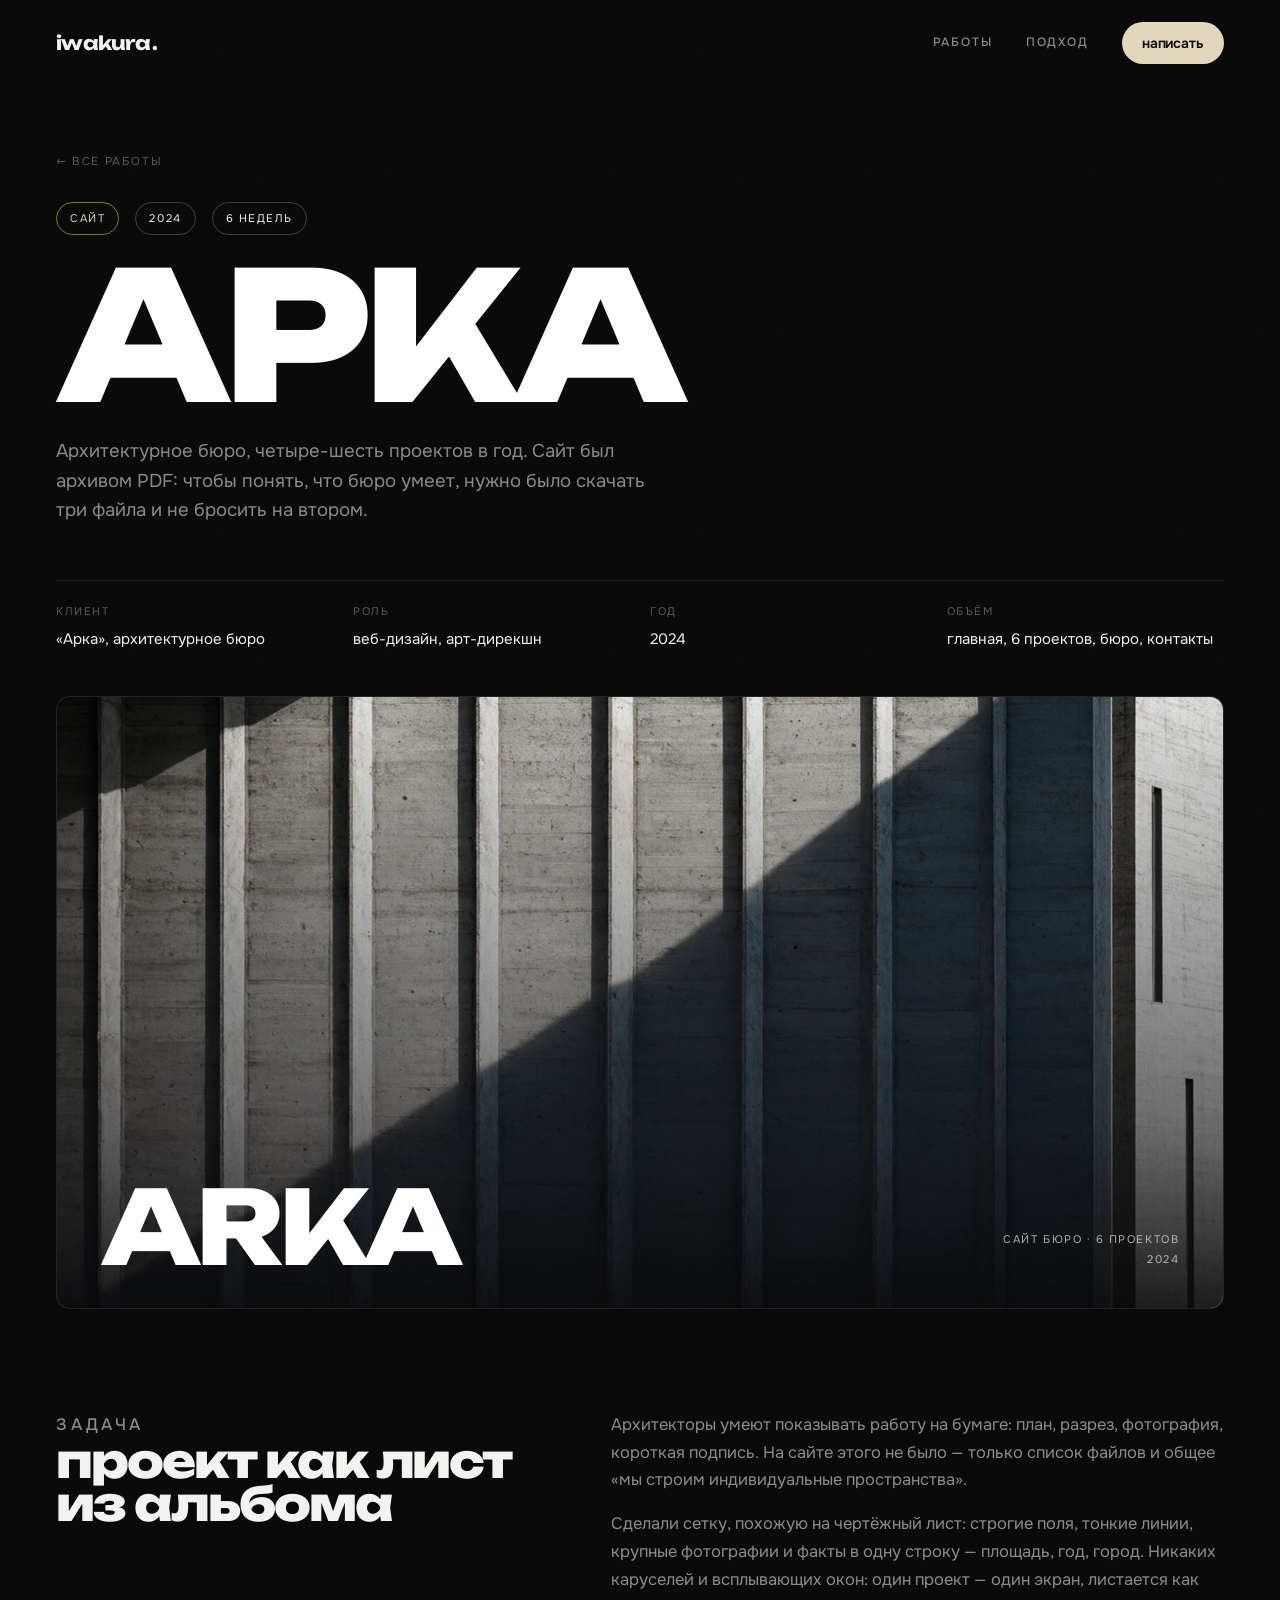
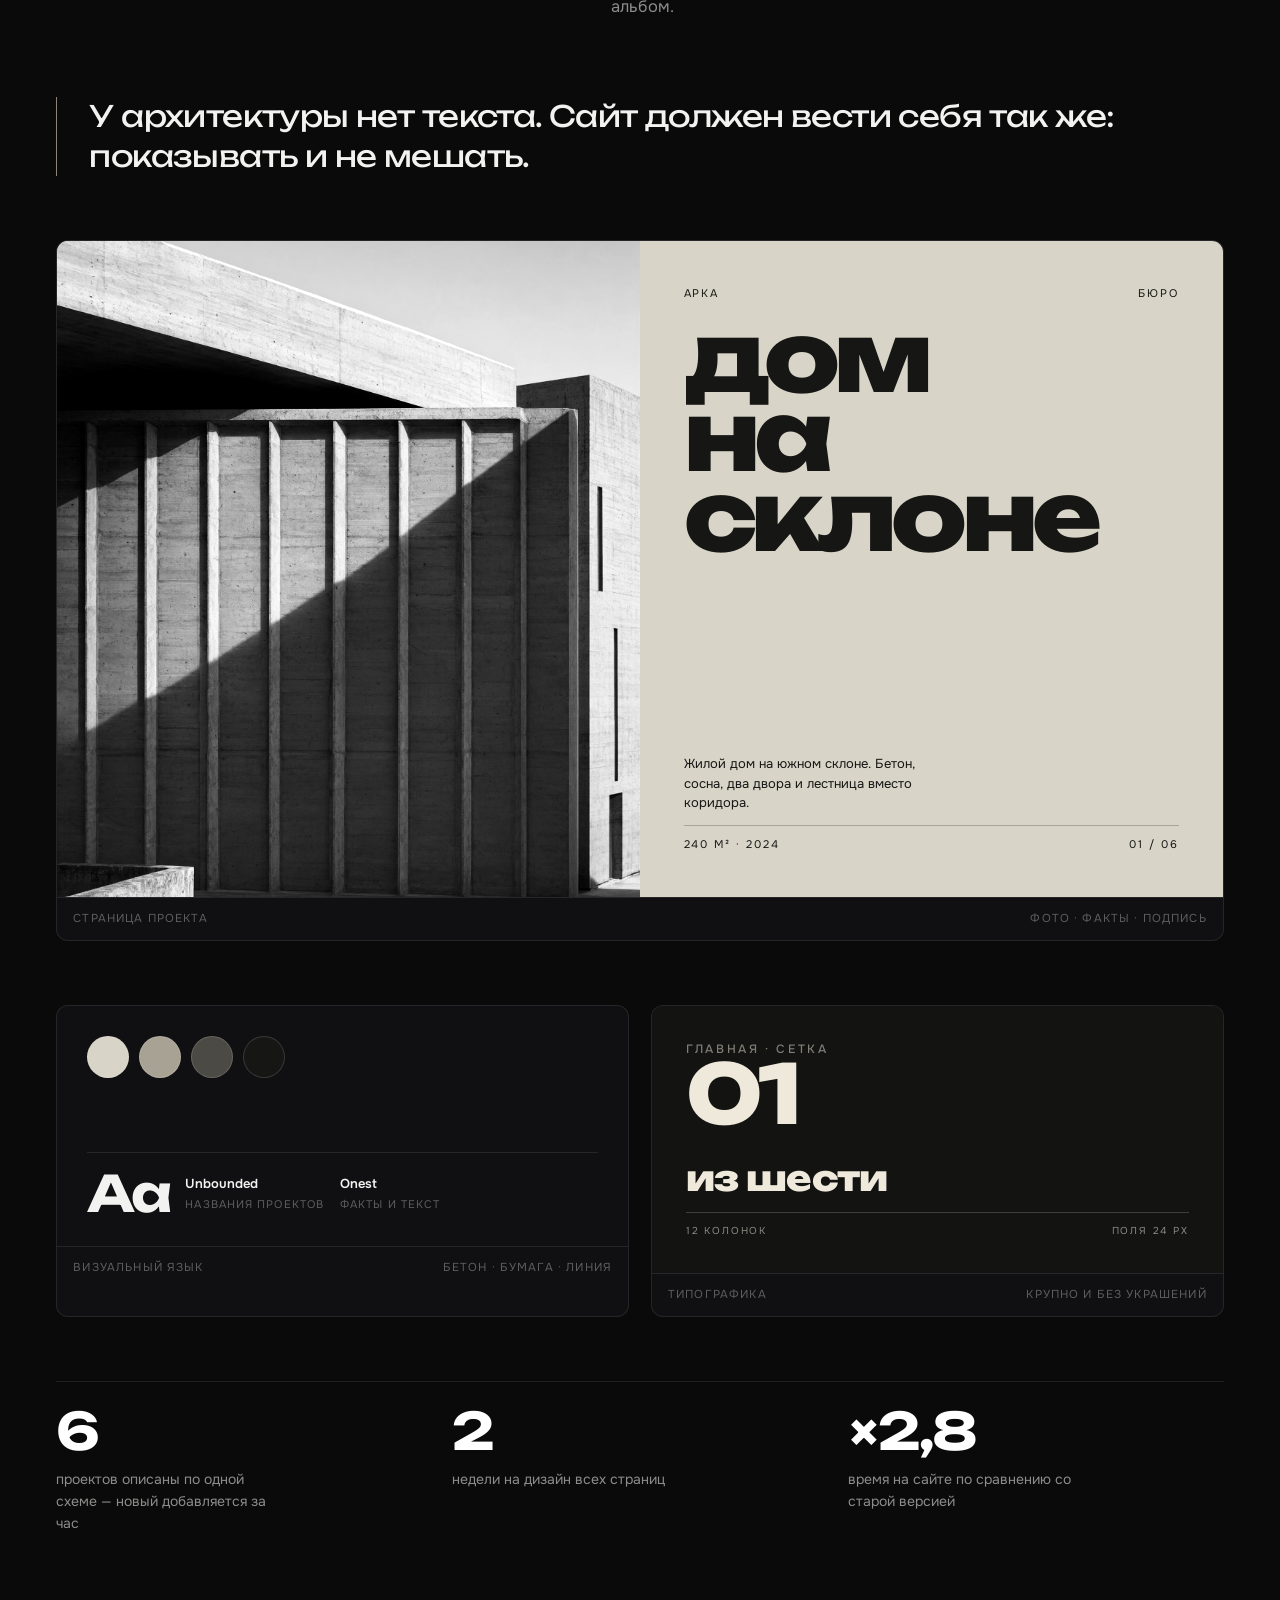
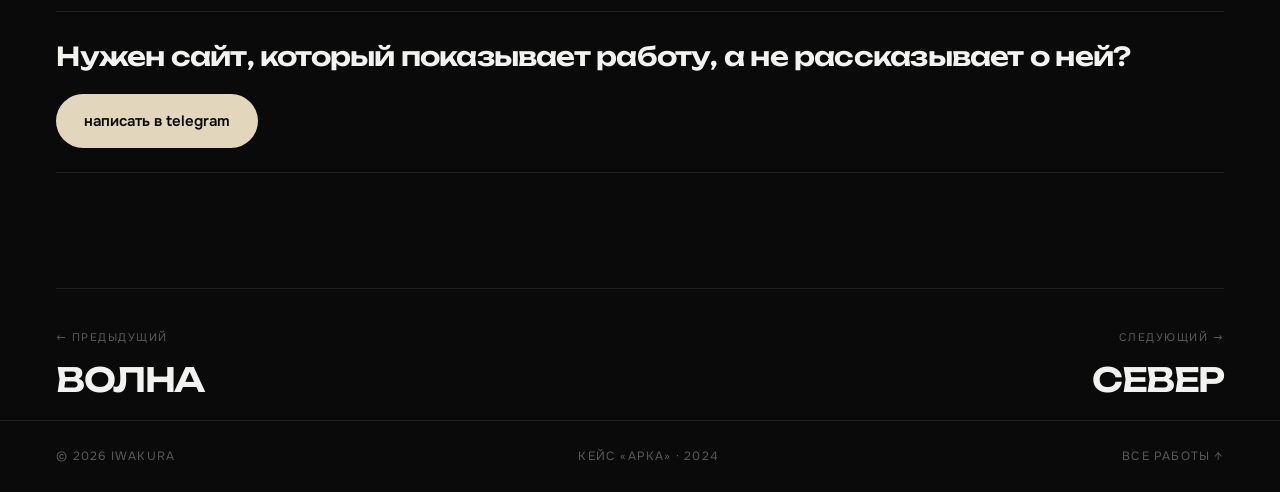
==== commit 45fbd24f: "Add files via upload" ====
--- a/works/arka.html
+++ b/works/arka.html
@@ -9,15 +9,17 @@
 <meta http-equiv="Content-Security-Policy" content="default-src 'self'; img-src 'self' data:; style-src 'self' 'unsafe-inline'; script-src 'self' 'unsafe-inline'; font-src 'self'; connect-src 'none'; object-src 'none'; base-uri 'self'; form-action 'none'">
 <meta name="referrer" content="strict-origin-when-cross-origin">
 <meta name="color-scheme" content="dark">
-<link rel="canonical" href="https://USERNAME.github.io/iwakura-portfolio/works/arka.html">
-<meta property="og:url" content="https://USERNAME.github.io/iwakura-portfolio/works/arka.html">
-<meta property="og:image" content="https://USERNAME.github.io/iwakura-portfolio/og.jpg">
+<link rel="canonical" href="https://dieforme7123.github.io/iwakura/works/arka.html">
+<meta property="og:url" content="https://dieforme7123.github.io/iwakura/works/arka.html">
+<meta property="og:image" content="https://dieforme7123.github.io/iwakura/og.jpg">
 <meta property="og:image:width" content="1200">
 <meta property="og:image:height" content="630">
 <meta name="twitter:card" content="summary_large_image">
 <link rel="icon" href="data:image/svg+xml,%3Csvg xmlns='http://www.w3.org/2000/svg' viewBox='0 0 64 64'%3E%3Crect width='64' height='64' rx='14' fill='%2308080a'/%3E%3Ctext x='32' y='43' font-family='Arial,sans-serif' font-size='26' font-weight='700' fill='%23f4efe4' text-anchor='middle'%3Eiw%3C/text%3E%3C/svg%3E">
 <link rel="stylesheet" href="../assets/css/fonts.css">
+<link rel="stylesheet" href="../assets/css/fonts-ui.css">
 <link rel="stylesheet" href="../assets/css/style.css">
+<link rel="stylesheet" href="../assets/css/theme-2026.css">
 <script>document.documentElement.classList.add('js');</script>
 </head>
 <body class="case" style="--acc:#e2d7bd">
--- a/assets/css/fonts-ui.css
+++ b/assets/css/fonts-ui.css
@@ -0,0 +1,352 @@
+﻿/* cyrillic-ext */
+@font-face {
+  font-family: 'Inter';
+  font-style: normal;
+  font-weight: 400;
+  font-display: swap;
+  src: url(../fonts/UcC73FwrK3iLTeHuS_nVMrMxCp50SjIa2JL7SUc.woff2) format('woff2');
+  unicode-range: U+0460-052F, U+1C80-1C8A, U+20B4, U+2DE0-2DFF, U+A640-A69F, U+FE2E-FE2F;
+}
+/* cyrillic */
+@font-face {
+  font-family: 'Inter';
+  font-style: normal;
+  font-weight: 400;
+  font-display: swap;
+  src: url(../fonts/UcC73FwrK3iLTeHuS_nVMrMxCp50SjIa0ZL7SUc.woff2) format('woff2');
+  unicode-range: U+0301, U+0400-045F, U+0490-0491, U+04B0-04B1, U+2116;
+}
+/* greek-ext */
+@font-face {
+  font-family: 'Inter';
+  font-style: normal;
+  font-weight: 400;
+  font-display: swap;
+  src: url(../fonts/UcC73FwrK3iLTeHuS_nVMrMxCp50SjIa2ZL7SUc.woff2) format('woff2');
+  unicode-range: U+1F00-1FFF;
+}
+/* greek */
+@font-face {
+  font-family: 'Inter';
+  font-style: normal;
+  font-weight: 400;
+  font-display: swap;
+  src: url(../fonts/UcC73FwrK3iLTeHuS_nVMrMxCp50SjIa1pL7SUc.woff2) format('woff2');
+  unicode-range: U+0370-0377, U+037A-037F, U+0384-038A, U+038C, U+038E-03A1, U+03A3-03FF;
+}
+/* vietnamese */
+@font-face {
+  font-family: 'Inter';
+  font-style: normal;
+  font-weight: 400;
+  font-display: swap;
+  src: url(../fonts/UcC73FwrK3iLTeHuS_nVMrMxCp50SjIa2pL7SUc.woff2) format('woff2');
+  unicode-range: U+0102-0103, U+0110-0111, U+0128-0129, U+0168-0169, U+01A0-01A1, U+01AF-01B0, U+0300-0301, U+0303-0304, U+0308-0309, U+0323, U+0329, U+1EA0-1EF9, U+20AB;
+}
+/* latin-ext */
+@font-face {
+  font-family: 'Inter';
+  font-style: normal;
+  font-weight: 400;
+  font-display: swap;
+  src: url(../fonts/UcC73FwrK3iLTeHuS_nVMrMxCp50SjIa25L7SUc.woff2) format('woff2');
+  unicode-range: U+0100-02BA, U+02BD-02C5, U+02C7-02CC, U+02CE-02D7, U+02DD-02FF, U+0304, U+0308, U+0329, U+1D00-1DBF, U+1E00-1E9F, U+1EF2-1EFF, U+2020, U+20A0-20AB, U+20AD-20C4, U+2113, U+2C60-2C7F, U+A720-A7FF;
+}
+/* latin */
+@font-face {
+  font-family: 'Inter';
+  font-style: normal;
+  font-weight: 400;
+  font-display: swap;
+  src: url(../fonts/UcC73FwrK3iLTeHuS_nVMrMxCp50SjIa1ZL7.woff2) format('woff2');
+  unicode-range: U+0000-00FF, U+0131, U+0152-0153, U+02BB-02BC, U+02C6, U+02DA, U+02DC, U+0304, U+0308, U+0329, U+2000-206F, U+20AC, U+2122, U+2191, U+2193, U+2212, U+2215, U+FEFF, U+FFFD;
+}
+/* cyrillic-ext */
+@font-face {
+  font-family: 'Inter';
+  font-style: normal;
+  font-weight: 500;
+  font-display: swap;
+  src: url(../fonts/UcC73FwrK3iLTeHuS_nVMrMxCp50SjIa2JL7SUc.woff2) format('woff2');
+  unicode-range: U+0460-052F, U+1C80-1C8A, U+20B4, U+2DE0-2DFF, U+A640-A69F, U+FE2E-FE2F;
+}
+/* cyrillic */
+@font-face {
+  font-family: 'Inter';
+  font-style: normal;
+  font-weight: 500;
+  font-display: swap;
+  src: url(../fonts/UcC73FwrK3iLTeHuS_nVMrMxCp50SjIa0ZL7SUc.woff2) format('woff2');
+  unicode-range: U+0301, U+0400-045F, U+0490-0491, U+04B0-04B1, U+2116;
+}
+/* greek-ext */
+@font-face {
+  font-family: 'Inter';
+  font-style: normal;
+  font-weight: 500;
+  font-display: swap;
+  src: url(../fonts/UcC73FwrK3iLTeHuS_nVMrMxCp50SjIa2ZL7SUc.woff2) format('woff2');
+  unicode-range: U+1F00-1FFF;
+}
+/* greek */
+@font-face {
+  font-family: 'Inter';
+  font-style: normal;
+  font-weight: 500;
+  font-display: swap;
+  src: url(../fonts/UcC73FwrK3iLTeHuS_nVMrMxCp50SjIa1pL7SUc.woff2) format('woff2');
+  unicode-range: U+0370-0377, U+037A-037F, U+0384-038A, U+038C, U+038E-03A1, U+03A3-03FF;
+}
+/* vietnamese */
+@font-face {
+  font-family: 'Inter';
+  font-style: normal;
+  font-weight: 500;
+  font-display: swap;
+  src: url(../fonts/UcC73FwrK3iLTeHuS_nVMrMxCp50SjIa2pL7SUc.woff2) format('woff2');
+  unicode-range: U+0102-0103, U+0110-0111, U+0128-0129, U+0168-0169, U+01A0-01A1, U+01AF-01B0, U+0300-0301, U+0303-0304, U+0308-0309, U+0323, U+0329, U+1EA0-1EF9, U+20AB;
+}
+/* latin-ext */
+@font-face {
+  font-family: 'Inter';
+  font-style: normal;
+  font-weight: 500;
+  font-display: swap;
+  src: url(../fonts/UcC73FwrK3iLTeHuS_nVMrMxCp50SjIa25L7SUc.woff2) format('woff2');
+  unicode-range: U+0100-02BA, U+02BD-02C5, U+02C7-02CC, U+02CE-02D7, U+02DD-02FF, U+0304, U+0308, U+0329, U+1D00-1DBF, U+1E00-1E9F, U+1EF2-1EFF, U+2020, U+20A0-20AB, U+20AD-20C4, U+2113, U+2C60-2C7F, U+A720-A7FF;
+}
+/* latin */
+@font-face {
+  font-family: 'Inter';
+  font-style: normal;
+  font-weight: 500;
+  font-display: swap;
+  src: url(../fonts/UcC73FwrK3iLTeHuS_nVMrMxCp50SjIa1ZL7.woff2) format('woff2');
+  unicode-range: U+0000-00FF, U+0131, U+0152-0153, U+02BB-02BC, U+02C6, U+02DA, U+02DC, U+0304, U+0308, U+0329, U+2000-206F, U+20AC, U+2122, U+2191, U+2193, U+2212, U+2215, U+FEFF, U+FFFD;
+}
+/* cyrillic-ext */
+@font-face {
+  font-family: 'Inter';
+  font-style: normal;
+  font-weight: 600;
+  font-display: swap;
+  src: url(../fonts/UcC73FwrK3iLTeHuS_nVMrMxCp50SjIa2JL7SUc.woff2) format('woff2');
+  unicode-range: U+0460-052F, U+1C80-1C8A, U+20B4, U+2DE0-2DFF, U+A640-A69F, U+FE2E-FE2F;
+}
+/* cyrillic */
+@font-face {
+  font-family: 'Inter';
+  font-style: normal;
+  font-weight: 600;
+  font-display: swap;
+  src: url(../fonts/UcC73FwrK3iLTeHuS_nVMrMxCp50SjIa0ZL7SUc.woff2) format('woff2');
+  unicode-range: U+0301, U+0400-045F, U+0490-0491, U+04B0-04B1, U+2116;
+}
+/* greek-ext */
+@font-face {
+  font-family: 'Inter';
+  font-style: normal;
+  font-weight: 600;
+  font-display: swap;
+  src: url(../fonts/UcC73FwrK3iLTeHuS_nVMrMxCp50SjIa2ZL7SUc.woff2) format('woff2');
+  unicode-range: U+1F00-1FFF;
+}
+/* greek */
+@font-face {
+  font-family: 'Inter';
+  font-style: normal;
+  font-weight: 600;
+  font-display: swap;
+  src: url(../fonts/UcC73FwrK3iLTeHuS_nVMrMxCp50SjIa1pL7SUc.woff2) format('woff2');
+  unicode-range: U+0370-0377, U+037A-037F, U+0384-038A, U+038C, U+038E-03A1, U+03A3-03FF;
+}
+/* vietnamese */
+@font-face {
+  font-family: 'Inter';
+  font-style: normal;
+  font-weight: 600;
+  font-display: swap;
+  src: url(../fonts/UcC73FwrK3iLTeHuS_nVMrMxCp50SjIa2pL7SUc.woff2) format('woff2');
+  unicode-range: U+0102-0103, U+0110-0111, U+0128-0129, U+0168-0169, U+01A0-01A1, U+01AF-01B0, U+0300-0301, U+0303-0304, U+0308-0309, U+0323, U+0329, U+1EA0-1EF9, U+20AB;
+}
+/* latin-ext */
+@font-face {
+  font-family: 'Inter';
+  font-style: normal;
+  font-weight: 600;
+  font-display: swap;
+  src: url(../fonts/UcC73FwrK3iLTeHuS_nVMrMxCp50SjIa25L7SUc.woff2) format('woff2');
+  unicode-range: U+0100-02BA, U+02BD-02C5, U+02C7-02CC, U+02CE-02D7, U+02DD-02FF, U+0304, U+0308, U+0329, U+1D00-1DBF, U+1E00-1E9F, U+1EF2-1EFF, U+2020, U+20A0-20AB, U+20AD-20C4, U+2113, U+2C60-2C7F, U+A720-A7FF;
+}
+/* latin */
+@font-face {
+  font-family: 'Inter';
+  font-style: normal;
+  font-weight: 600;
+  font-display: swap;
+  src: url(../fonts/UcC73FwrK3iLTeHuS_nVMrMxCp50SjIa1ZL7.woff2) format('woff2');
+  unicode-range: U+0000-00FF, U+0131, U+0152-0153, U+02BB-02BC, U+02C6, U+02DA, U+02DC, U+0304, U+0308, U+0329, U+2000-206F, U+20AC, U+2122, U+2191, U+2193, U+2212, U+2215, U+FEFF, U+FFFD;
+}
+/* cyrillic-ext */
+@font-face {
+  font-family: 'Manrope';
+  font-style: normal;
+  font-weight: 500;
+  font-display: swap;
+  src: url(../fonts/xn7gYHE41ni1AdIRggqxSuXd.woff2) format('woff2');
+  unicode-range: U+0460-052F, U+1C80-1C8A, U+20B4, U+2DE0-2DFF, U+A640-A69F, U+FE2E-FE2F;
+}
+/* cyrillic */
+@font-face {
+  font-family: 'Manrope';
+  font-style: normal;
+  font-weight: 500;
+  font-display: swap;
+  src: url(../fonts/xn7gYHE41ni1AdIRggOxSuXd.woff2) format('woff2');
+  unicode-range: U+0301, U+0400-045F, U+0490-0491, U+04B0-04B1, U+2116;
+}
+/* greek */
+@font-face {
+  font-family: 'Manrope';
+  font-style: normal;
+  font-weight: 500;
+  font-display: swap;
+  src: url(../fonts/xn7gYHE41ni1AdIRggSxSuXd.woff2) format('woff2');
+  unicode-range: U+0370-0377, U+037A-037F, U+0384-038A, U+038C, U+038E-03A1, U+03A3-03FF;
+}
+/* vietnamese */
+@font-face {
+  font-family: 'Manrope';
+  font-style: normal;
+  font-weight: 500;
+  font-display: swap;
+  src: url(../fonts/xn7gYHE41ni1AdIRggixSuXd.woff2) format('woff2');
+  unicode-range: U+0102-0103, U+0110-0111, U+0128-0129, U+0168-0169, U+01A0-01A1, U+01AF-01B0, U+0300-0301, U+0303-0304, U+0308-0309, U+0323, U+0329, U+1EA0-1EF9, U+20AB;
+}
+/* latin-ext */
+@font-face {
+  font-family: 'Manrope';
+  font-style: normal;
+  font-weight: 500;
+  font-display: swap;
+  src: url(../fonts/xn7gYHE41ni1AdIRggmxSuXd.woff2) format('woff2');
+  unicode-range: U+0100-02BA, U+02BD-02C5, U+02C7-02CC, U+02CE-02D7, U+02DD-02FF, U+0304, U+0308, U+0329, U+1D00-1DBF, U+1E00-1E9F, U+1EF2-1EFF, U+2020, U+20A0-20AB, U+20AD-20C4, U+2113, U+2C60-2C7F, U+A720-A7FF;
+}
+/* latin */
+@font-face {
+  font-family: 'Manrope';
+  font-style: normal;
+  font-weight: 500;
+  font-display: swap;
+  src: url(../fonts/xn7gYHE41ni1AdIRggexSg.woff2) format('woff2');
+  unicode-range: U+0000-00FF, U+0131, U+0152-0153, U+02BB-02BC, U+02C6, U+02DA, U+02DC, U+0304, U+0308, U+0329, U+2000-206F, U+20AC, U+2122, U+2191, U+2193, U+2212, U+2215, U+FEFF, U+FFFD;
+}
+/* cyrillic-ext */
+@font-face {
+  font-family: 'Manrope';
+  font-style: normal;
+  font-weight: 700;
+  font-display: swap;
+  src: url(../fonts/xn7gYHE41ni1AdIRggqxSuXd.woff2) format('woff2');
+  unicode-range: U+0460-052F, U+1C80-1C8A, U+20B4, U+2DE0-2DFF, U+A640-A69F, U+FE2E-FE2F;
+}
+/* cyrillic */
+@font-face {
+  font-family: 'Manrope';
+  font-style: normal;
+  font-weight: 700;
+  font-display: swap;
+  src: url(../fonts/xn7gYHE41ni1AdIRggOxSuXd.woff2) format('woff2');
+  unicode-range: U+0301, U+0400-045F, U+0490-0491, U+04B0-04B1, U+2116;
+}
+/* greek */
+@font-face {
+  font-family: 'Manrope';
+  font-style: normal;
+  font-weight: 700;
+  font-display: swap;
+  src: url(../fonts/xn7gYHE41ni1AdIRggSxSuXd.woff2) format('woff2');
+  unicode-range: U+0370-0377, U+037A-037F, U+0384-038A, U+038C, U+038E-03A1, U+03A3-03FF;
+}
+/* vietnamese */
+@font-face {
+  font-family: 'Manrope';
+  font-style: normal;
+  font-weight: 700;
+  font-display: swap;
+  src: url(../fonts/xn7gYHE41ni1AdIRggixSuXd.woff2) format('woff2');
+  unicode-range: U+0102-0103, U+0110-0111, U+0128-0129, U+0168-0169, U+01A0-01A1, U+01AF-01B0, U+0300-0301, U+0303-0304, U+0308-0309, U+0323, U+0329, U+1EA0-1EF9, U+20AB;
+}
+/* latin-ext */
+@font-face {
+  font-family: 'Manrope';
+  font-style: normal;
+  font-weight: 700;
+  font-display: swap;
+  src: url(../fonts/xn7gYHE41ni1AdIRggmxSuXd.woff2) format('woff2');
+  unicode-range: U+0100-02BA, U+02BD-02C5, U+02C7-02CC, U+02CE-02D7, U+02DD-02FF, U+0304, U+0308, U+0329, U+1D00-1DBF, U+1E00-1E9F, U+1EF2-1EFF, U+2020, U+20A0-20AB, U+20AD-20C4, U+2113, U+2C60-2C7F, U+A720-A7FF;
+}
+/* latin */
+@font-face {
+  font-family: 'Manrope';
+  font-style: normal;
+  font-weight: 700;
+  font-display: swap;
+  src: url(../fonts/xn7gYHE41ni1AdIRggexSg.woff2) format('woff2');
+  unicode-range: U+0000-00FF, U+0131, U+0152-0153, U+02BB-02BC, U+02C6, U+02DA, U+02DC, U+0304, U+0308, U+0329, U+2000-206F, U+20AC, U+2122, U+2191, U+2193, U+2212, U+2215, U+FEFF, U+FFFD;
+}
+/* cyrillic-ext */
+@font-face {
+  font-family: 'Manrope';
+  font-style: normal;
+  font-weight: 800;
+  font-display: swap;
+  src: url(../fonts/xn7gYHE41ni1AdIRggqxSuXd.woff2) format('woff2');
+  unicode-range: U+0460-052F, U+1C80-1C8A, U+20B4, U+2DE0-2DFF, U+A640-A69F, U+FE2E-FE2F;
+}
+/* cyrillic */
+@font-face {
+  font-family: 'Manrope';
+  font-style: normal;
+  font-weight: 800;
+  font-display: swap;
+  src: url(../fonts/xn7gYHE41ni1AdIRggOxSuXd.woff2) format('woff2');
+  unicode-range: U+0301, U+0400-045F, U+0490-0491, U+04B0-04B1, U+2116;
+}
+/* greek */
+@font-face {
+  font-family: 'Manrope';
+  font-style: normal;
+  font-weight: 800;
+  font-display: swap;
+  src: url(../fonts/xn7gYHE41ni1AdIRggSxSuXd.woff2) format('woff2');
+  unicode-range: U+0370-0377, U+037A-037F, U+0384-038A, U+038C, U+038E-03A1, U+03A3-03FF;
+}
+/* vietnamese */
+@font-face {
+  font-family: 'Manrope';
+  font-style: normal;
+  font-weight: 800;
+  font-display: swap;
+  src: url(../fonts/xn7gYHE41ni1AdIRggixSuXd.woff2) format('woff2');
+  unicode-range: U+0102-0103, U+0110-0111, U+0128-0129, U+0168-0169, U+01A0-01A1, U+01AF-01B0, U+0300-0301, U+0303-0304, U+0308-0309, U+0323, U+0329, U+1EA0-1EF9, U+20AB;
+}
+/* latin-ext */
+@font-face {
+  font-family: 'Manrope';
+  font-style: normal;
+  font-weight: 800;
+  font-display: swap;
+  src: url(../fonts/xn7gYHE41ni1AdIRggmxSuXd.woff2) format('woff2');
+  unicode-range: U+0100-02BA, U+02BD-02C5, U+02C7-02CC, U+02CE-02D7, U+02DD-02FF, U+0304, U+0308, U+0329, U+1D00-1DBF, U+1E00-1E9F, U+1EF2-1EFF, U+2020, U+20A0-20AB, U+20AD-20C4, U+2113, U+2C60-2C7F, U+A720-A7FF;
+}
+/* latin */
+@font-face {
+  font-family: 'Manrope';
+  font-style: normal;
+  font-weight: 800;
+  font-display: swap;
+  src: url(../fonts/xn7gYHE41ni1AdIRggexSg.woff2) format('woff2');
+  unicode-range: U+0000-00FF, U+0131, U+0152-0153, U+02BB-02BC, U+02C6, U+02DA, U+02DC, U+0304, U+0308, U+0329, U+2000-206F, U+20AC, U+2122, U+2191, U+2193, U+2212, U+2215, U+FEFF, U+FFFD;
+}
+
--- a/assets/css/style.css
+++ b/assets/css/style.css
@@ -142,12 +142,11 @@
     0 14px 30px rgba(0, 0, 0, .55), 0 0 90px rgba(244, 239, 228, .12);
 }
 .hero-title .word { display: flex; }
-.ltr { display: inline-block; will-change: transform; }
-.js .ltr { transform: translateY(.06em); opacity: 0; }
-.ready .ltr {
-  transform: none; opacity: 1;
-  transition: transform .9s var(--ease-out), opacity .65s ease;
-  transition-delay: calc(var(--i) * 38ms);
+.ltr { display: inline-block; will-change: transform; transition: transform .35s var(--ease); }
+.js .hero-title { opacity: 0; transform: translateY(18px); }
+.ready .hero-title {
+  opacity: 1; transform: none;
+  transition: opacity .9s ease, transform 1s var(--ease-out);
 }
 .hero-sub {
   max-width: 560px; color: var(--muted); font-size: clamp(16px, 1.4vw, 19px); line-height: 1.5;
@@ -307,7 +306,7 @@
 .copy.done { color: #9ae66e; border-color: rgba(154, 230, 110, .5); }
 .contact-foot { margin-top: clamp(50px, 7vw, 84px); display: flex; flex-wrap: wrap; justify-content: center; gap: 10px 30px; color: var(--faint); font-size: 12px; letter-spacing: .12em; text-transform: uppercase; }
 
-footer { border-top: 1px solid var(--line); background: #070708; }
+footer { border-top: 1px solid var(--line); background: rgba(7, 7, 8, .55); }
 .foot { display: flex; align-items: center; justify-content: space-between; gap: 16px; padding-block: 26px; font-size: 12px; color: var(--faint); letter-spacing: .1em; text-transform: uppercase; }
 .foot a:hover { color: var(--cream); }
 
@@ -609,3 +608,78 @@
 .map .pin:nth-of-type(4) small { left: auto; right: 16px; text-align: right; }
 
 .p-cta { margin-top: 4px; text-align: center; font-size: 9px; font-weight: 600; color: #06121f; background: #6fe3ff; border-radius: 8px; padding: 10px 0; }
+
+.logos-grid { display: grid; grid-template-columns: 1fr 1fr; gap: clamp(14px, 2vw, 22px); }
+.logo-card { border: 1px solid var(--line); border-radius: 14px; overflow: hidden; background: #0b0b0f; transition: border-color .4s ease, transform .5s var(--ease); }
+.logo-card:hover { border-color: var(--line-2); transform: translateY(-4px); }
+.stage { position: relative; aspect-ratio: 16 / 10; display: grid; place-items: center; background: radial-gradient(70% 70% at 50% 42%, color-mix(in srgb, var(--tint) 22%, transparent), transparent 72%), #0a0a0d; }
+.stage::after { content: ""; position: absolute; inset: 0; background-image: url(../img/tex-grain.jpg); background-size: 420px; opacity: .06; mix-blend-mode: overlay; pointer-events: none; }
+.mark { width: clamp(78px, 9.4vw, 132px); color: var(--cream); transition: transform .6s var(--ease); }
+.mark svg { width: 100%; height: auto; display: block; }
+.logo-card:hover .mark { transform: scale(1.07) rotate(-3deg); }
+.stage-tag { position: absolute; left: 16px; top: 14px; font-size: 10px; letter-spacing: .18em; color: var(--faint); }
+.logo-meta { padding: 18px 20px 20px; display: grid; gap: 10px; border-top: 1px solid var(--line); }
+.lhead { display: flex; justify-content: space-between; align-items: baseline; gap: 12px; }
+.lhead h3 { font-family: var(--display); font-weight: 600; font-size: clamp(16px, 1.6vw, 20px); letter-spacing: .1em; text-transform: uppercase; }
+.lhead span { font-size: 11px; letter-spacing: .12em; text-transform: uppercase; color: var(--faint); white-space: nowrap; }
+.logo-meta p { color: var(--muted); font-size: 14.5px; line-height: 1.55; }
+.sw-row { display: flex; gap: 6px; }
+.sw-row i { width: 14px; height: 14px; border-radius: 50%; background: var(--c); border: 1px solid rgba(244, 239, 228, .2); }
+@media (max-width: 820px) { .logos-grid { grid-template-columns: 1fr; } .stage { aspect-ratio: 4 / 3; } }
+
+.sheet { position: relative; background: #efe7d7; color: #141310; border-radius: 16px; padding: clamp(20px, 3.4vw, 48px); overflow: hidden; }
+.sheet::after { content: ""; position: absolute; inset: 0; background-image: url(../img/tex-grain.jpg); background-size: cover; opacity: .08; mix-blend-mode: multiply; pointer-events: none; }
+.sheet-head { position: relative; z-index: 1; display: flex; justify-content: space-between; gap: 16px; padding-bottom: 12px; border-bottom: 1px solid rgba(20, 19, 16, .2); font-size: 10px; letter-spacing: .22em; text-transform: uppercase; color: rgba(20, 19, 16, .55); }
+.sheet-grid { position: relative; z-index: 1; display: grid; grid-template-columns: repeat(3, 1fr); gap: clamp(16px, 2.6vw, 34px) clamp(12px, 2vw, 26px); margin-top: clamp(14px, 2.4vw, 26px); }
+.lg { display: flex; flex-direction: column; align-items: center; text-align: center; gap: 10px; height: 100%; padding: clamp(10px, 1.6vw, 20px) 0 0; }
+.lg-mark { height: 84px; display: grid; place-items: center; color: #141310; }
+.lg-mark svg { height: 84px; width: auto; display: block; }
+.lg-word { font-size: clamp(19px, 2vw, 26px); line-height: 1; letter-spacing: .02em; }
+.lg-word.caps { text-transform: uppercase; letter-spacing: .3em; font-size: clamp(14px, 1.4vw, 17px); }
+.lg-word.caps-wide { text-transform: uppercase; letter-spacing: .46em; font-size: clamp(12px, 1.2vw, 15px); }
+.lg-word.big { font-size: clamp(24px, 2.9vw, 38px); }
+.lg-word.script { font-size: clamp(32px, 3.8vw, 48px); }
+.w-serif { font-family: "Playfair Display", Georgia, serif; font-weight: 600; }
+.w-serif-l { font-family: "Playfair Display", Georgia, serif; font-weight: 400; }
+.w-script { font-family: "Bad Script", "Segoe Script", cursive; }
+.w-sans { font-family: var(--text); }
+.lg-tag { font-size: 9px; letter-spacing: .3em; text-transform: uppercase; color: rgba(20, 19, 16, .5); }
+.lg-cap { width: 100%; margin-top: auto; padding-top: 9px; border-top: 1px solid rgba(20, 19, 16, .16); font-size: 9.5px; letter-spacing: .13em; text-transform: uppercase; color: rgba(20, 19, 16, .55); }
+.lg-stack { display: grid; justify-items: center; gap: 7px; height: 84px; align-content: center; }
+.ring { width: 72px; height: 72px; border: 1px solid currentColor; border-radius: 50%; display: grid; place-items: center; position: relative; font-family: "Playfair Display", Georgia, serif; font-size: 29px; line-height: 1; }
+.ring::after { content: ""; position: absolute; inset: 4px; border: 1px solid currentColor; border-radius: 50%; opacity: .45; }
+.sq { width: 68px; height: 68px; border: 1px solid currentColor; display: grid; place-items: center; font-family: "Playfair Display", Georgia, serif; font-size: 27px; line-height: 1; }
+@media (max-width: 1080px) { .sheet-grid { grid-template-columns: repeat(2, 1fr); } }
+@media (max-width: 640px) { .sheet-grid { grid-template-columns: 1fr; } .lg { padding-top: 14px; } }
+
+.case-title.long { font-size: clamp(38px, 11.6vw, 178px); }
+
+.sec-note a { color: var(--cream); border-bottom: 1px solid var(--line-2); white-space: nowrap; transition: border-color .3s ease; }
+.sec-note a:hover { border-color: var(--cream); }
+.nav a[aria-current] { color: var(--cream); }
+
+.strip-track { animation: none; }
+.strip-group { display: flex; flex-shrink: 0; }
+@keyframes stripslide { from { transform: translateX(0); } to { transform: translateX(var(--shift, -50%)); } }
+.strip.is-live .strip-track { animation: stripslide var(--dur, 40s) linear infinite; }
+
+.contact-actions { display: flex; flex-wrap: wrap; align-items: center; justify-content: center; gap: 12px; }
+.contact-actions .copy { margin-left: 0; }
+
+.bg-fx { position: fixed; inset: 0; z-index: -1; pointer-events: none; overflow: hidden; }
+.bg-plane {
+  position: absolute; left: 50%; bottom: -14%; width: 190%; height: 72%; z-index: -1; pointer-events: none;
+  transform: translateX(-50%) perspective(720px) rotateX(64deg);
+  background-image:
+    linear-gradient(rgba(244, 239, 228, .10) 1px, transparent 1px),
+    linear-gradient(90deg, rgba(244, 239, 228, .10) 1px, transparent 1px);
+  background-size: 74px 74px;
+  -webkit-mask-image: radial-gradient(58% 62% at 50% 92%, #000 8%, transparent 74%);
+  mask-image: radial-gradient(58% 62% at 50% 92%, #000 8%, transparent 74%);
+  opacity: .55;
+}
+.bg-fx canvas { position: absolute; inset: 0; width: 100%; height: 100%; pointer-events: none; }
+@media (max-width: 820px) { .bg-plane { background-size: 54px 54px; opacity: .4; } }
+@media (prefers-reduced-motion: reduce) { .strip.is-live .strip-track { animation: none; } }
+
+.intro-fallback .hero-title { opacity: 1 !important; transform: none !important; }
--- a/assets/css/theme-2026.css
+++ b/assets/css/theme-2026.css
@@ -0,0 +1,172 @@
+﻿/* v2: deep graphite + neon */
+
+:root {
+  --bg: #0a0a0a;
+  --bg-2: #101013;
+  --cream: #f2f2f0;
+  --f2: #ffffff;
+  --muted: rgba(242, 242, 240, .56);
+  --faint: rgba(242, 242, 240, .34);
+  --line: rgba(255, 255, 255, .09);
+  --line-2: rgba(255, 255, 255, .22);
+  --acc: #c8ff3d;
+  --acc-2: #8b5cf6;
+  --display: "Unbounded", system-ui, sans-serif;
+  --text: "Onest", system-ui, sans-serif;
+}
+
+body { background: var(--bg); font-family: var(--text); }
+::selection { background: var(--acc); color: #0a0a0a; }
+
+h2, .card-word, .case-title, .hero-title, .logo, .f-title,
+.step .n, .case-nav .t, .lhead h3 {
+  font-family: var(--display);
+  letter-spacing: -.045em;
+}
+
+h2 { font-weight: 800; }
+h2 em { color: var(--acc); font-style: normal; }
+.label { letter-spacing: .22em; }
+
+.hero-title {
+  font-size: clamp(50px, 15.5vw, 232px);
+  font-weight: 800;
+  letter-spacing: -.028em;
+  text-shadow: 0 0 120px rgba(200, 255, 61, .22);
+}
+.hero-title .ltr { letter-spacing: 0; }
+.hero-title .ltr + .ltr { margin-left: -.012em; }
+.hero-sub { color: var(--muted); }
+
+.hero-kicker { border-color: var(--line-2); background: rgba(255, 255, 255, .03); }
+.live { background: var(--acc); }
+
+.blob {
+  position: absolute; z-index: -2; pointer-events: none; border-radius: 50%;
+  filter: blur(90px); opacity: .5; will-change: transform;
+}
+.blob-a {
+  width: 46vw; height: 46vw; left: -12vw; top: -14vw;
+  background: radial-gradient(circle at 40% 40%, rgba(139, 92, 246, .55), transparent 65%);
+  animation: blobFloat 18s ease-in-out infinite alternate;
+}
+.blob-b {
+  width: 40vw; height: 40vw; right: -10vw; bottom: -16vw;
+  background: radial-gradient(circle at 60% 50%, rgba(200, 255, 61, .38), transparent 65%);
+  animation: blobFloat 22s ease-in-out infinite alternate-reverse;
+}
+@keyframes blobFloat {
+  from { transform: translate3d(-2%, -1%, 0) scale(1); }
+  to { transform: translate3d(4%, 3%, 0) scale(1.12); }
+}
+.hero-glow { display: none; }
+
+.btn-solid, .pill, .tg {
+  background: var(--acc); color: #0a0a0a; border: 0;
+  box-shadow: 0 0 0 rgba(200, 255, 61, 0);
+  transition: transform .4s var(--ease), box-shadow .4s ease, background .3s ease;
+}
+.btn-solid:hover, .pill:hover, .tg:hover {
+  background: #d7ff6b;
+  box-shadow: 0 12px 44px -8px rgba(200, 255, 61, .55);
+  transform: translateY(-2px);
+}
+.btn-ghost { border-color: var(--line-2); }
+.btn-ghost:hover { border-color: var(--acc); color: var(--acc); background: rgba(200, 255, 61, .06); }
+.tg svg { stroke: currentColor; }
+
+.chip.acc { border-color: rgba(200, 255, 61, .5); color: var(--acc); }
+.nav a[aria-current] { color: var(--acc); }
+.nav a:not(.pill):hover { color: var(--acc); }
+
+.card-media { border-color: var(--line); transition: border-color .4s ease, box-shadow .6s ease; }
+.card:hover .card-media {
+  border-color: rgba(200, 255, 61, .45);
+  box-shadow: 0 30px 80px -50px rgba(200, 255, 61, .5);
+}
+.card-go { background: var(--acc); color: #0a0a0a; }
+.card-tag { border-color: rgba(255, 255, 255, .18); color: #fff; }
+.card-meta h3 { color: var(--f2); }
+.card-word { color: #fff; }
+
+.filters { display: flex; flex-wrap: wrap; gap: 8px; margin: 0 0 clamp(22px, 3vw, 34px); }
+.fchip {
+  height: 40px; padding: 0 18px; border-radius: 99px; border: 1px solid var(--line-2);
+  font-size: 13px; letter-spacing: .04em; color: var(--muted); background: transparent;
+  transition: color .25s, border-color .25s, background .25s, transform .3s var(--ease);
+}
+.fchip:hover { color: var(--f2); border-color: var(--faint); transform: translateY(-1px); }
+.fchip.is-on { background: var(--acc); border-color: var(--acc); color: #0a0a0a; font-weight: 600; }
+.fchip sup { font-size: 10px; opacity: .55; margin-left: 5px; }
+.card.is-off { opacity: 0; transform: translateY(14px) scale(.985); pointer-events: none; }
+.card { transition: opacity .35s ease, transform .45s var(--ease); }
+
+.stats-row {
+  display: grid; grid-template-columns: repeat(3, 1fr); gap: 20px;
+  margin-top: clamp(28px, 4vw, 46px); border-top: 1px solid var(--line); padding-top: 24px;
+}
+.stats-row b {
+  display: block; font-family: var(--display); font-size: clamp(34px, 4.2vw, 58px);
+  font-weight: 800; letter-spacing: -.05em; line-height: 1; color: var(--acc);
+}
+.stats-row span { display: block; margin-top: 8px; font-size: 12px; letter-spacing: .14em; text-transform: uppercase; color: var(--faint); }
+
+.contact h2 { font-size: clamp(38px, 8.4vw, 128px); letter-spacing: -.05em; line-height: .95; text-wrap: balance; }
+.contact h2 em { color: var(--acc); }
+.contact .lead { color: var(--muted); }
+
+footer { background: rgba(10, 10, 10, .6); }
+
+.case-title { font-size: clamp(58px, 14vw, 210px); }
+.case-title.long { font-size: clamp(38px, 11.6vw, 178px); }
+
+.cursor-dot, .cursor-ring {
+  position: fixed; top: 0; left: 0; z-index: 90; pointer-events: none;
+  border-radius: 50%; opacity: 0; transition: opacity .3s ease;
+}
+.cursor-dot { width: 6px; height: 6px; background: var(--acc); }
+.cursor-ring {
+  width: 34px; height: 34px; border: 1px solid rgba(200, 255, 61, .55);
+  transition: opacity .3s ease, width .3s var(--ease), height .3s var(--ease), border-color .3s ease;
+}
+body.cursor-on .cursor-dot, body.cursor-on .cursor-ring { opacity: 1; }
+body.cursor-on .cursor-ring.is-hot { width: 56px; height: 56px; border-color: rgba(200, 255, 61, .9); }
+
+@media (max-width: 820px) {
+  .blob { filter: blur(60px); opacity: .35; }
+  .stats-row { grid-template-columns: 1fr; gap: 14px; }
+  .stats-row li { display: flex; align-items: baseline; gap: 12px; }
+  .stats-row span { margin-top: 0; }
+  .cursor-dot, .cursor-ring { display: none; }
+}
+@media (prefers-reduced-motion: reduce) {
+  .blob { animation: none; }
+}
+
+body, a, button, span, p, h1, h2, h3, li, dd, dt, figcaption {
+  -webkit-user-select: none;
+  user-select: none;
+}
+input, textarea, [contenteditable="true"] { user-select: text; -webkit-user-select: text; }
+
+.js .hero-title, .ready .hero-title { opacity: 1; transform: none; }
+
+@keyframes titleIn {
+  0% { opacity: 0; filter: blur(16px); transform: translateY(16px) scale(.985); }
+  100% { opacity: 1; filter: blur(0); transform: none; }
+}
+.js .hero-title { animation: titleIn 1.25s var(--ease-out) both; }
+.intro-fallback .hero-title {
+  animation: none !important;
+  opacity: 1 !important;
+  filter: none !important;
+  transform: none !important;
+}
+
+.blob { animation: none; }
+
+.reveal { filter: blur(6px); transition: opacity .9s ease, transform 1s var(--ease-out), filter .8s ease; }
+.reveal.in { filter: none; }
+
+.card:hover { transform: translateY(-4px); }
+.card:hover .card-media img { filter: saturate(1.05) contrast(1.04) brightness(1.03); }
